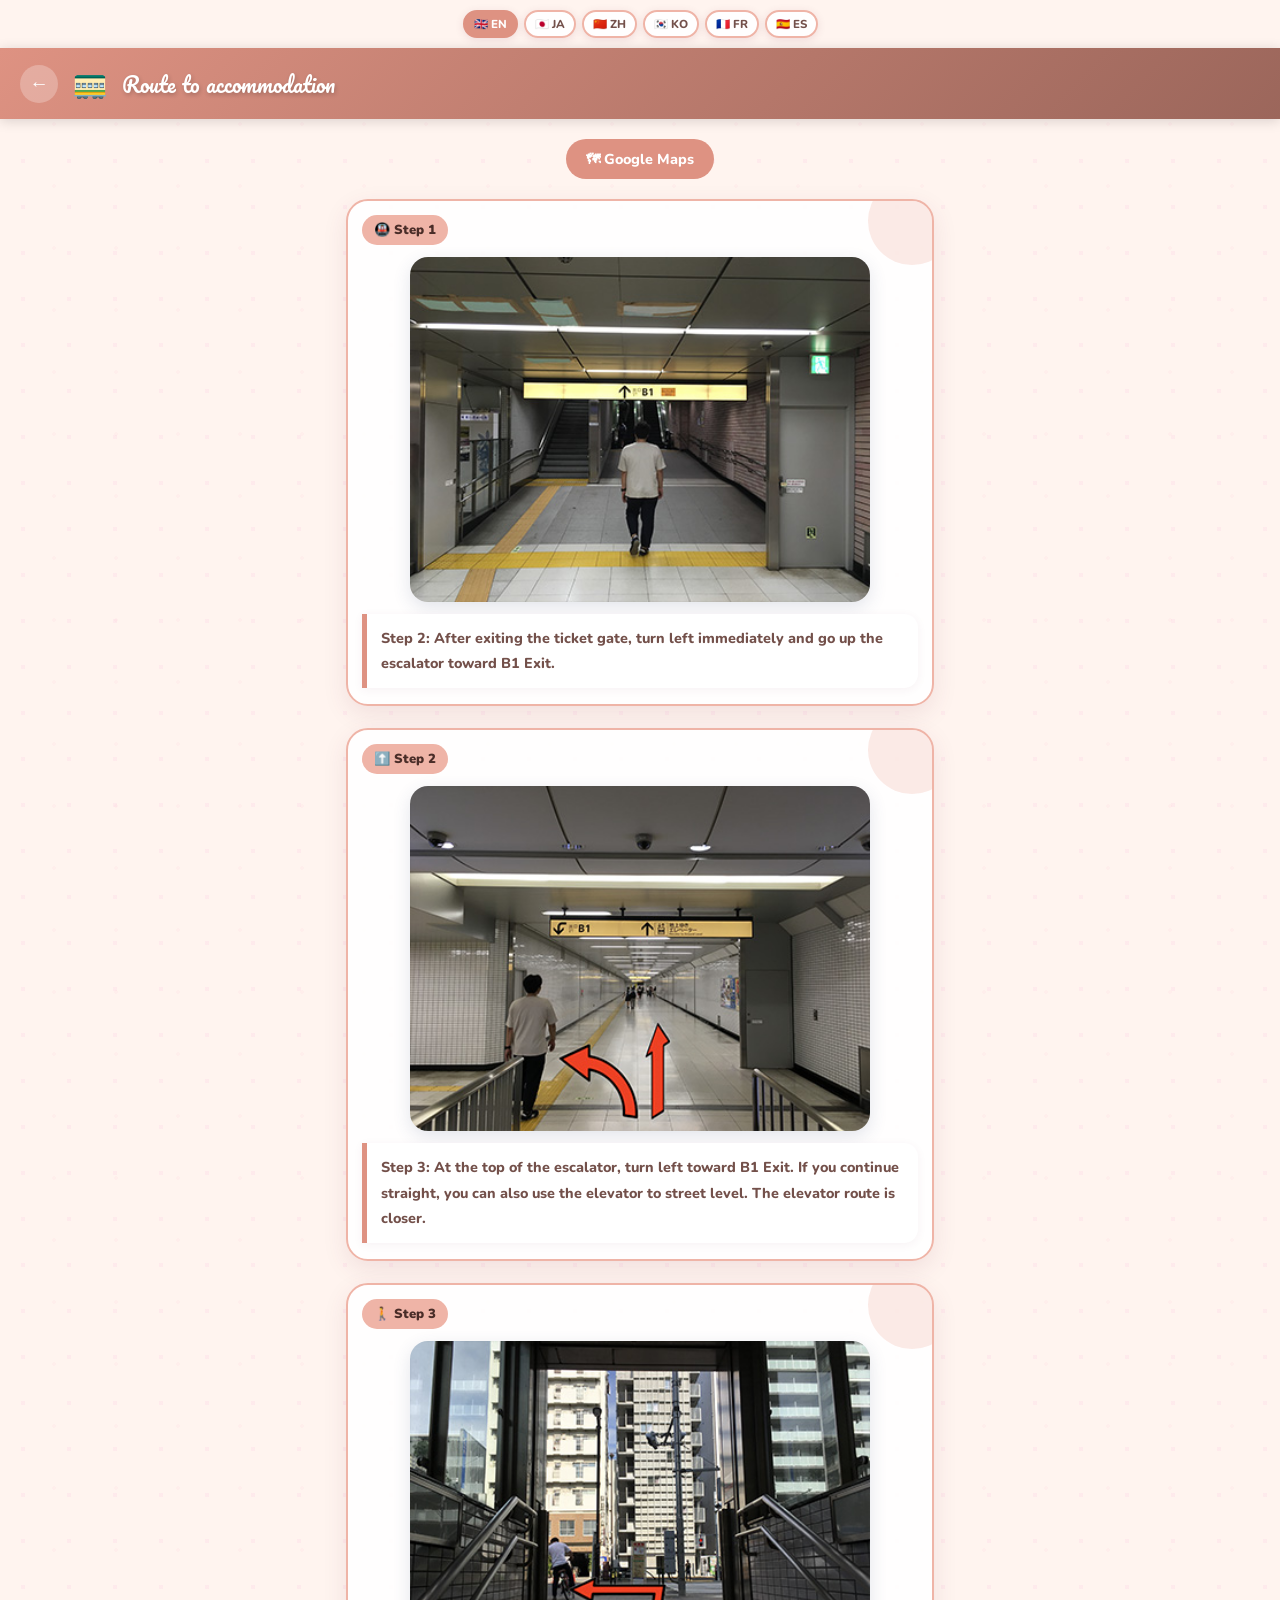
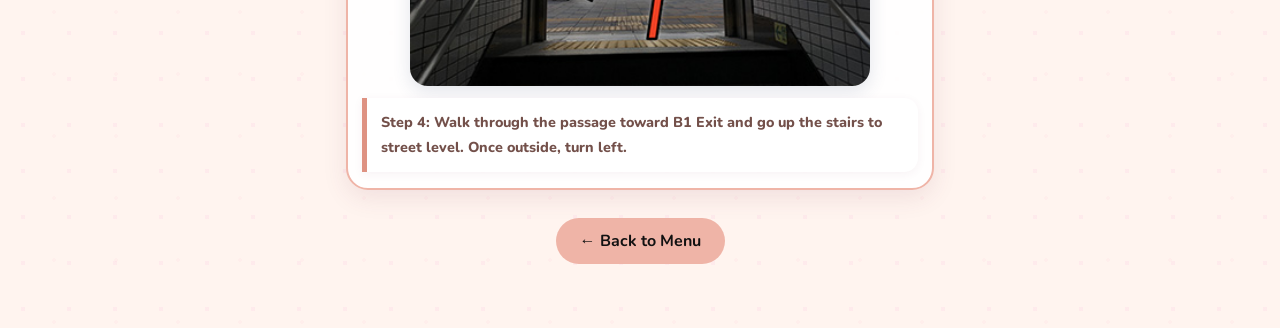
==== access/index.html @ 74a61172 "Make access page cuter" ====
<!DOCTYPE html>
<html lang="en">
<head>
<meta charset="UTF-8">
<link rel="icon" href="data:image/svg+xml,<svg xmlns='http://www.w3.org/2000/svg' viewBox='0 0 32 32'><rect width='32' height='32' rx='10' fill='%23fff1f6'/><rect x='20' y='7' width='3' height='6' rx='1.5' fill='none' stroke='%23d9467d' stroke-width='1.6'/><path d='M5,17 Q5,15 7,14 L16,6 L25,14 Q27,15 27,17 Z' fill='none' stroke='%23d9467d' stroke-width='2' stroke-linejoin='round' stroke-linecap='round'/><rect x='7' y='16' width='18' height='11' rx='2.5' fill='none' stroke='%23d9467d' stroke-width='2'/><path d='M14,27 L14,22 Q14,19.5 16,19.5 Q18,19.5 18,22 L18,27' fill='none' stroke='%23d9467d' stroke-width='1.6'/><circle cx='10.5' cy='21' r='2' fill='none' stroke='%23d9467d' stroke-width='1.5'/><circle cx='21.5' cy='21' r='2' fill='none' stroke='%23d9467d' stroke-width='1.5'/></svg>">
<meta name="viewport" content="width=device-width, initial-scale=1.0">
<title>Access — Maison Notle 301</title>
<link href="https://fonts.googleapis.com/css2?family=Nunito:wght@600;700;800;900&family=Pacifico&display=swap" rel="stylesheet">
<style>
  :root{--accent:#de9282;--accent-light:#efb4a7;--cream:#fff4ef;--text-dark:#4a2d28;--text-mid:#73504a;}
  *{box-sizing:border-box;margin:0;padding:0;}
  body{font-family:'Nunito',sans-serif;background:var(--cream);color:var(--text-dark);min-height:100vh;}
  .top-bar{background:linear-gradient(135deg,var(--accent) 0%,color-mix(in srgb,var(--accent) 70%,black) 100%);padding:16px 20px;display:flex;align-items:center;gap:14px;position:sticky;top:0;z-index:10;box-shadow:0 2px 12px rgba(0,0,0,0.15);}
  .back-btn{background:rgba(255,255,255,0.25);border:none;border-radius:50%;width:38px;height:38px;display:flex;align-items:center;justify-content:center;cursor:pointer;font-size:1.2rem;color:#fff;text-decoration:none;flex-shrink:0;transition:background 0.2s;}
  .back-btn:hover{background:rgba(255,255,255,0.4);}
  .top-title{font-family:'Pacifico',cursive;font-size:1.3rem;color:#fff;text-shadow:1px 2px 4px rgba(0,0,0,0.2);flex:1;}
  .top-emoji{font-size:1.8rem;}
  .content{padding:20px 16px 44px;max-width:620px;margin:0 auto;}
  .back-footer{text-align:center;margin-top:28px;padding-bottom:20px;}
  .back-footer a{display:inline-flex;align-items:center;gap:8px;color:#111;font-weight:700;font-size:1rem;text-decoration:none;background:var(--accent-light);padding:12px 24px;border-radius:50px;transition:opacity 0.2s;}
  .back-footer a:hover{opacity:0.8;}
  .lang-bar{display:flex;justify-content:center;gap:6px;padding:10px 16px;flex-wrap:wrap;background:var(--cream);}
  .lang-btn{border:2px solid var(--accent-light);background:rgba(255,255,255,0.92);border-radius:50px;padding:4px 9px;font-family:'Nunito',sans-serif;font-size:0.72rem;font-weight:800;color:var(--text-mid);cursor:pointer;transition:all 0.2s;box-shadow:0 2px 8px rgba(120,50,80,0.12);}
  .lang-btn.active{background:var(--accent);border-color:var(--accent);color:#fff;}
  .lang-btn:hover:not(.active){border-color:var(--accent);color:var(--accent);}
  .map-link{display:flex;width:max-content;margin-left:auto;margin-right:auto;align-items:center;gap:6px;margin-bottom:20px;background:var(--accent);color:#fff;text-decoration:none;padding:10px 20px;border-radius:50px;font-size:0.9rem;font-weight:800;transition:opacity 0.2s;}
  .map-link:hover{opacity:0.85;}
  .route-card{background:rgba(255,255,255,0.92);border-radius:22px;padding:14px 14px 16px;margin:18px 0 22px;box-shadow:0 8px 24px rgba(120,50,80,0.10);border:2px solid var(--accent-light);position:relative;overflow:hidden;}
  .route-card::before{content:"";position:absolute;right:-24px;top:-24px;width:88px;height:88px;border-radius:50%;background:var(--accent-light);opacity:.28;}
  .route-step-label{display:inline-flex;align-items:center;gap:6px;background:var(--accent-light);color:var(--text-dark);font-weight:900;font-size:.82rem;padding:6px 12px;border-radius:999px;margin-bottom:12px;position:relative;z-index:1;}
  .route-img{width:88%;max-width:460px;border-radius:18px;margin:0 auto 12px;display:block;box-shadow:0 6px 18px rgba(60,80,120,0.14);}
  .step-caption{background:#fff;border-left:5px solid var(--accent);border-radius:0 14px 14px 0;padding:12px 14px;font-size:0.9rem;line-height:1.75;color:var(--text-mid);font-weight:800;box-shadow:0 2px 10px rgba(120,50,80,0.06);position:relative;z-index:1;}
</style>
  <link rel="stylesheet" href="../assets/cute-pack.css">
  <style id="cute-pack-theme">:root{--cp-chip-a:#fde8df;--cp-chip-b:#fdf1f7;--cp-hover-shadow:rgba(222,146,130,.18);--cp-dot-1:rgba(249,168,212,.12);}</style>
</head>
<body>
<div class="lang-bar">
  <button class="lang-btn active" onclick="setLang('en',this)">🇬🇧 EN</button>
  <button class="lang-btn" onclick="setLang('ja',this)">🇯🇵 JA</button>
  <button class="lang-btn" onclick="setLang('zh',this)">🇨🇳 ZH</button>
  <button class="lang-btn" onclick="setLang('ko',this)">🇰🇷 KO</button>
  <button class="lang-btn" onclick="setLang('fr',this)">🇫🇷 FR</button>
  <button class="lang-btn" onclick="setLang('es',this)">🇪🇸 ES</button>
</div>
<div class="top-bar">
  <a href="../" class="back-btn">←</a>
  <span class="top-emoji">🚃</span>
  <div class="top-title">Route to accommodation</div>
</div>
<div class="content">
  <a class="map-link" href="https://maps.app.goo.gl/1h2nFA9giaqgtpFe7" target="_blank" data-i18n="mapLink">🗺 Google Maps</a>

  <div class="route-card">
    <div class="route-step-label">🚇 Step 1</div>
    <img src="./assets/higashi-shinjuku-route-2.jpg" class="route-img" alt="Higashi-Shinjuku route step 2">
    <p class="step-caption" data-i18n="step2">Step 2: After exiting the ticket gate, turn left immediately and go up the escalator toward B1 Exit.</p>
  </div>

  <div class="route-card">
    <div class="route-step-label">⬆️ Step 2</div>
    <img src="./assets/higashi-shinjuku-route-3.jpg" class="route-img" alt="Higashi-Shinjuku route step 3">
    <p class="step-caption" data-i18n="step3">Step 3: At the top of the escalator, turn left toward B1 Exit. If you continue straight, you can also use the elevator to street level. The elevator route is closer.</p>
  </div>

  <div class="route-card">
    <div class="route-step-label">🚶 Step 3</div>
    <img src="./assets/higashi-shinjuku-route-4.jpg" class="route-img" alt="Higashi-Shinjuku route step 4">
    <p class="step-caption" data-i18n="step4">Step 4: Walk through the passage toward B1 Exit and go up the stairs to street level. Once outside, turn left.</p>
  </div>

  <div class="back-footer">
    <a href="../" data-i18n="backToMenu">← Back to Menu</a>
  </div>
</div>
<script>
const S={
  'en':{pageTitle:'Route to accommodation',mapLink:'🗺 Google Maps',backToMenu:'← Back to Menu',step1:'Step 1: Get off at Higashi-Shinjuku Station on the Tokyo Metro Fukutoshin Line. B1 Exit is the closest exit.',step2:'Step 2: After exiting the ticket gate, turn left immediately and go up the escalator toward B1 Exit.',step3:'Step 3: At the top of the escalator, turn left toward B1 Exit. If you continue straight, you can also use the elevator to street level. The elevator route is closer.',step4:'Step 4: Walk through the passage toward B1 Exit and go up the stairs to street level. Once outside, turn left.'},
  'ja':{pageTitle:'宿泊施設までのルート',mapLink:'🗺 Google Maps',backToMenu:'← メニューへ戻る',step1:'1. 東京メトロ副都心線 東新宿駅を下車。B1出口を目指していただくと近いです。',step2:'2. 改札を出てすぐ左へ曲がり、B1出口へのエスカレーターを上ってください。',step3:'3. エスカレーターを上がり左に曲がるとB1出口へ向かいます。そのまままっすぐ進むと地上ゆきエレベーターへ向かいます。エレベーターをご利用いただいた方が近いです。',step4:'4. B1出口へ向かう通路を進み、階段をあがると地上へ出ます。そのまま左に曲がってください。'},
  'zh':{pageTitle:'前往住宿的路线',mapLink:'🗺 Google Maps',backToMenu:'← 返回菜单',step1:'步骤1：在东京Metro副都心线东新宿站下车。前往B1出口最近。',step2:'步骤2：出检票口后马上向左转，乘坐前往B1出口的扶梯上楼。',step3:'步骤3：上扶梯后向左转前往B1出口。继续直走也可以到达通往地面的电梯，乘坐电梯会更近。',step4:'步骤4：沿着通道前往B1出口，上楼梯到地面。到达地面后向左转。'},
  'ko':{pageTitle:'숙소까지 가는 길',mapLink:'🗺 Google Maps',backToMenu:'← 메뉴로 돌아가기',step1:'1단계: 도쿄메트로 후쿠토신선 히가시신주쿠역에서 하차하세요. B1 출구가 가장 가깝습니다.',step2:'2단계: 개찰구를 나와 바로 왼쪽으로 돌아 B1 출구 방면 에스컬레이터를 올라가세요.',step3:'3단계: 에스컬레이터를 올라간 뒤 왼쪽으로 돌면 B1 출구 방향입니다. 그대로 직진하면 지상행 엘리베이터도 이용할 수 있으며, 엘리베이터 이용이 더 가깝습니다.',step4:'4단계: B1 출구 방향 통로를 따라가 계단을 올라 지상으로 나옵니다. 밖으로 나오면 그대로 왼쪽으로 돌아주세요.'},
  'fr':{pageTitle:'Itineraire vers le logement',mapLink:'🗺 Google Maps',backToMenu:'← Retour au menu',step1:'Etape 1 : Descendez a la station Higashi-Shinjuku sur la ligne Tokyo Metro Fukutoshin. La sortie B1 est la plus proche.',step2:'Etape 2 : Apres les portiques, tournez immediatement a gauche et prenez l escalator vers la sortie B1.',step3:'Etape 3 : En haut de l escalator, tournez a gauche vers la sortie B1. En allant tout droit, vous pouvez aussi prendre l ascenseur vers la rue. L ascenseur est plus proche.',step4:'Etape 4 : Avancez dans le passage vers la sortie B1 et montez les escaliers jusqu a la rue. Une fois dehors, tournez a gauche.'},
  'es':{pageTitle:'Ruta al alojamiento',mapLink:'🗺 Google Maps',backToMenu:'← Volver al menú',step1:'Paso 1: Baje en la estacion Higashi-Shinjuku de la linea Tokyo Metro Fukutoshin. La salida B1 es la mas cercana.',step2:'Paso 2: Al salir por las puertas de billetes, gire inmediatamente a la izquierda y suba por la escalera mecanica hacia la salida B1.',step3:'Paso 3: Al subir la escalera mecanica, gire a la izquierda hacia la salida B1. Si sigue recto, tambien puede ir al ascensor hacia la calle. El ascensor es mas cercano.',step4:'Paso 4: Avance por el pasillo hacia la salida B1 y suba las escaleras hasta la calle. Al salir, gire a la izquierda.'}
};
function setLang(l,btn){document.querySelectorAll('.lang-btn').forEach(b=>b.classList.remove('active'));btn.classList.add('active');const t=S[l];if(!t)return;document.querySelectorAll('[data-i18n]').forEach(el=>{const k=el.getAttribute('data-i18n');if(k in t)el.textContent=t[k];});}
setLang('en',document.querySelector('.lang-btn.active'));
</script>
  <script src="../assets/cute-pack.js" defer></script>
</body>
</html>
---- assets/cute-pack.css ----
/* ==== Cute Pack: shared lightweight decorations (no deps) ==== */
:root {
  --cp-chip-a: #eaf6ff;
  --cp-chip-b: #fdf1f7;
  --cp-hover-shadow: rgba(80, 140, 200, .18);
  --cp-dot-1: rgba(140, 190, 240, .10);
  --cp-dot-2: rgba(255, 170, 200, .08);
  --cp-sparkle: #ffb6d1;
}

@media (prefers-reduced-motion: no-preference) {
  .hero-house,
  .hero .mark,
  header.hero .mark,
  body:not(.cp-emergency) .top-emoji,
  body:not(.cp-emergency) .top h1 span[aria-hidden="true"] {
    display: inline-block;
    animation: cp-bob 3s ease-in-out infinite;
    will-change: transform;
  }

  @keyframes cp-bob {
    0%, 100% { transform: translateY(0) rotate(-2deg); }
    50% { transform: translateY(-8px) rotate(2deg); }
  }

  .pl-icon {
    display: inline-block;
    animation: cp-wiggle 4s ease-in-out infinite;
    will-change: transform;
  }

  .pl-btn:nth-child(2) .pl-icon { animation-delay: .6s; }
  .pl-btn:nth-child(3) .pl-icon { animation-delay: 1.2s; }
  .pl-btn:nth-child(4) .pl-icon { animation-delay: 1.8s; }

  @keyframes cp-wiggle {
    0%, 88%, 100% { transform: rotate(0); }
    90% { transform: rotate(-8deg) scale(1.08); }
    94% { transform: rotate(8deg) scale(1.08); }
    98% { transform: rotate(-4deg); }
  }

  .wifi-card,
  .wifi {
    position: relative;
    overflow: hidden;
  }

  .wifi-card::after,
  .wifi::after {
    content: '';
    position: absolute;
    top: 0;
    left: -80%;
    width: 50%;
    height: 100%;
    background: linear-gradient(105deg, transparent, rgba(255,255,255,.35), transparent);
    animation: cp-shine 5s ease-in-out infinite;
    pointer-events: none;
  }

  @keyframes cp-shine {
    0%, 70% { transform: translateX(0); opacity: 1; }
    85%, 100% { transform: translateX(420%); opacity: 1; }
  }

  .cp-reveal {
    opacity: 0;
    transform: translateY(14px) scale(.98);
    transition: opacity .5s ease, transform .5s cubic-bezier(.34, 1.56, .64, 1);
  }

  .cp-reveal.cp-in {
    opacity: 1;
    transform: none;
  }

  .chat-avatar {
    animation: cp-hop 6s ease-in-out infinite;
    will-change: transform;
  }

  @keyframes cp-hop {
    0%, 92%, 100% { transform: translateY(0); }
    94% { transform: translateY(-5px); }
    97% { transform: translateY(0); }
    98.5% { transform: translateY(-2px); }
  }
}

@media (prefers-reduced-motion: reduce) {
  .hero-house,
  .hero .mark,
  header.hero .mark,
  .top-emoji,
  .pl-icon,
  .chat-avatar,
  .wifi-card::after,
  .wifi::after {
    animation: none !important;
  }

  .cp-reveal,
  .cp-reveal.cp-in {
    opacity: 1 !important;
    transform: none !important;
    transition: none !important;
  }
}

.pl-btn,
.chip,
.em-btn,
.lang-btn,
.back-btn,
.back,
.back-footer a,
.maps-btn,
.map-link,
.wifi-row,
.qr-toggle,
.send-btn {
  transition: transform .15s cubic-bezier(.34, 1.56, .64, 1), box-shadow .15s;
}

.pl-btn:active,
.chip:active,
.em-btn:active,
.lang-btn:active,
.back-btn:active,
.back:active,
.back-footer a:active,
.maps-btn:active,
.map-link:active,
.wifi-row:active,
.qr-toggle:active,
.send-btn:active {
  transform: scale(.94);
}

.pl-btn:hover,
.back:hover,
.back-footer a:hover,
.maps-btn:hover,
.map-link:hover,
.wifi-row:hover,
.qr-toggle:hover {
  transform: translateY(-3px) scale(1.02);
  box-shadow: 0 10px 24px var(--cp-hover-shadow);
}

.pl-icon-wrap {
  background: linear-gradient(135deg, var(--cp-chip-a), var(--cp-chip-b)) !important;
  border-radius: 50%;
  box-shadow: inset 0 0 0 3px #fff, 0 3px 8px rgba(120, 160, 220, .15);
}

body {
  background-image:
    radial-gradient(var(--cp-dot-1) 2.5px, transparent 2.5px),
    radial-gradient(var(--cp-dot-2) 2px, transparent 2px);
  background-size: 46px 46px, 62px 62px;
  background-position: 0 0, 23px 31px;
}

.menu-group-title::after {
  content: ' ✦';
  font-size: .7em;
  color: var(--cp-sparkle);
  vertical-align: super;
}
/* ==== /Cute Pack ==== */
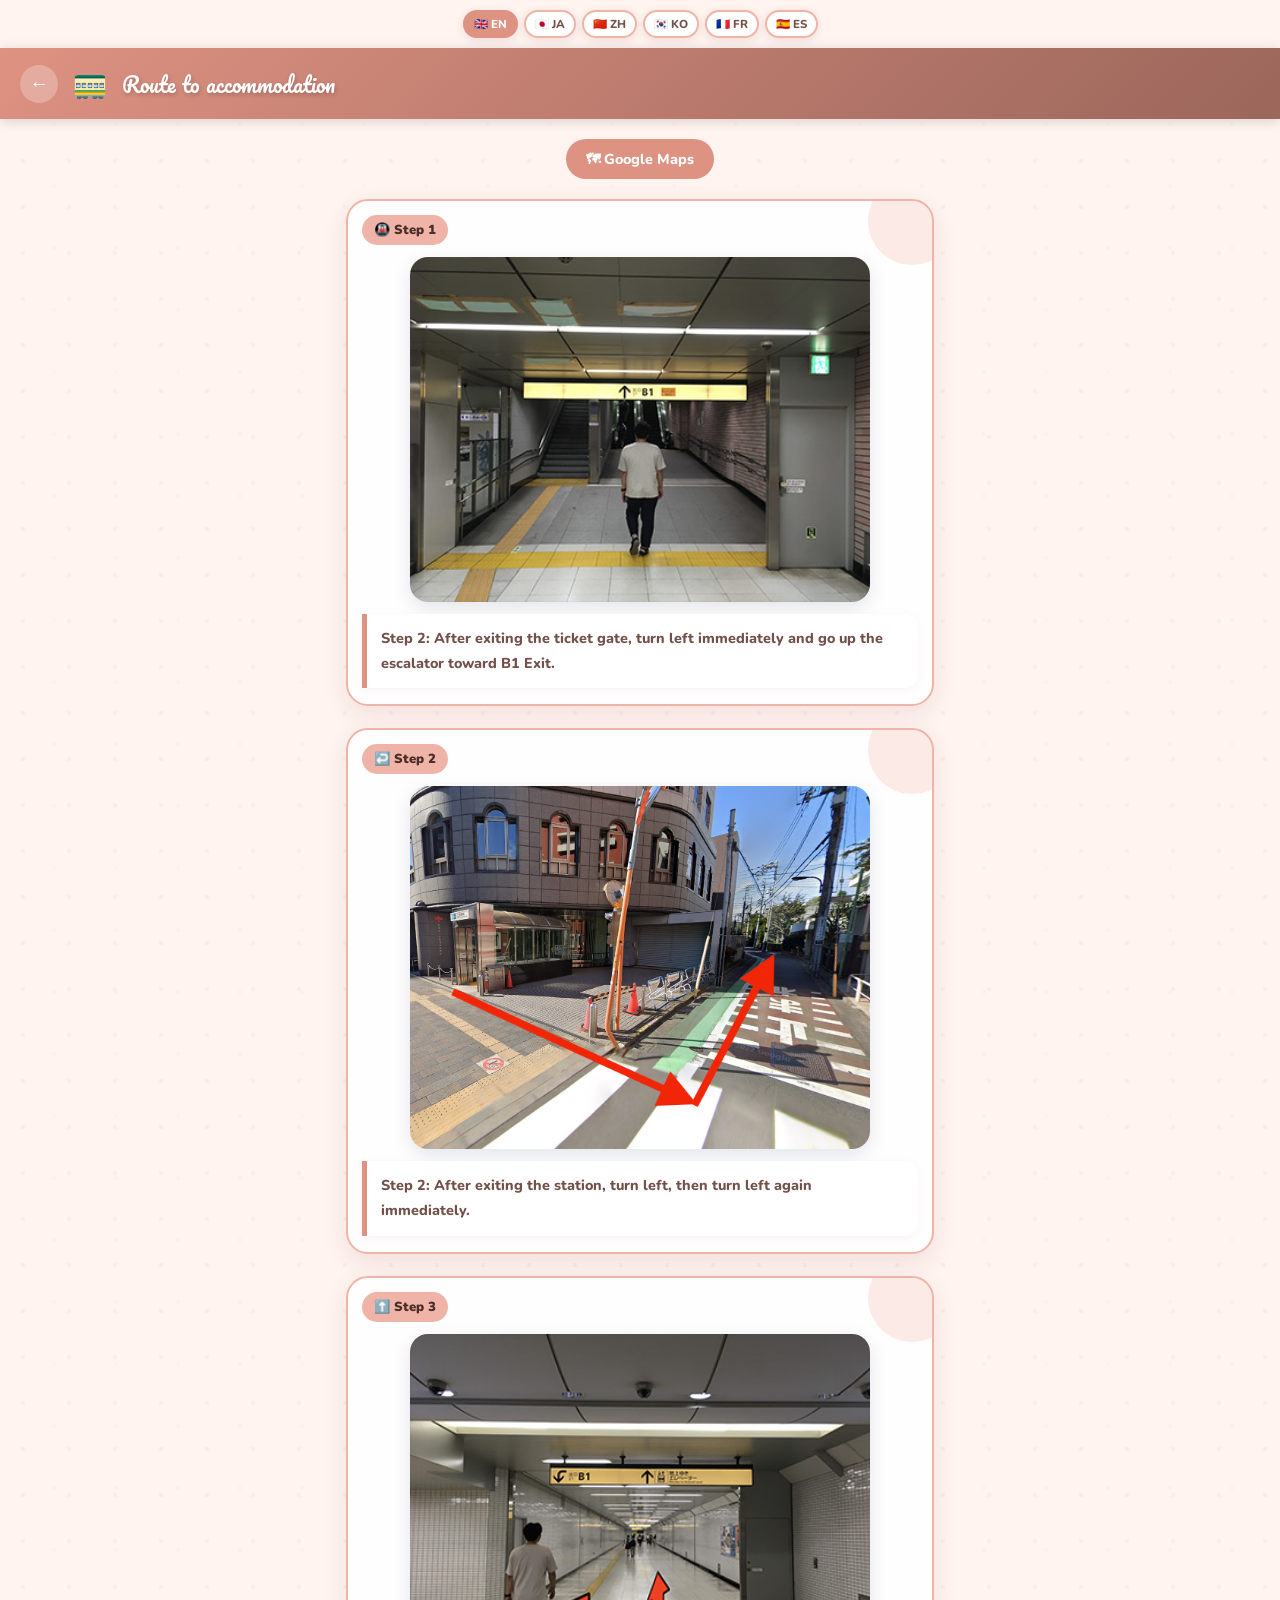
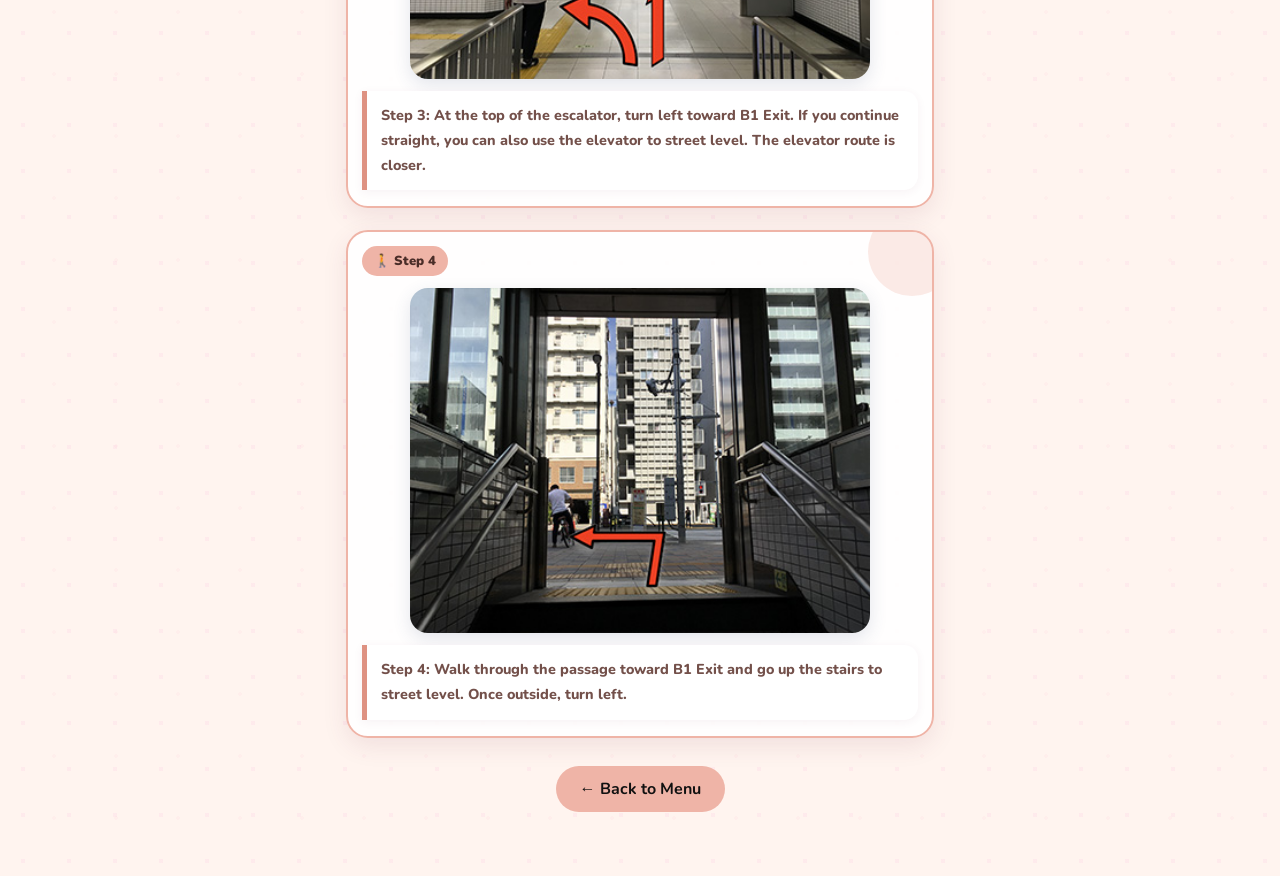
==== commit 125f296f: "Add station turn route step" ====
--- a/access/index.html
+++ b/access/index.html
@@ -53,18 +53,24 @@
 
   <div class="route-card">
     <div class="route-step-label">🚇 Step 1</div>
-    <img src="./assets/higashi-shinjuku-route-2.jpg" class="route-img" alt="Higashi-Shinjuku route step 2">
-    <p class="step-caption" data-i18n="step2">Step 2: After exiting the ticket gate, turn left immediately and go up the escalator toward B1 Exit.</p>
+    <img src="./assets/higashi-shinjuku-route-2.jpg" class="route-img" alt="Higashi-Shinjuku route step 1">
+    <p class="step-caption" data-i18n="step2">Step 1: After exiting the ticket gate, turn left immediately and go up the escalator toward B1 Exit.</p>
   </div>
 
   <div class="route-card">
-    <div class="route-step-label">⬆️ Step 2</div>
+    <div class="route-step-label">↩️ Step 2</div>
+    <img src="[data-uri]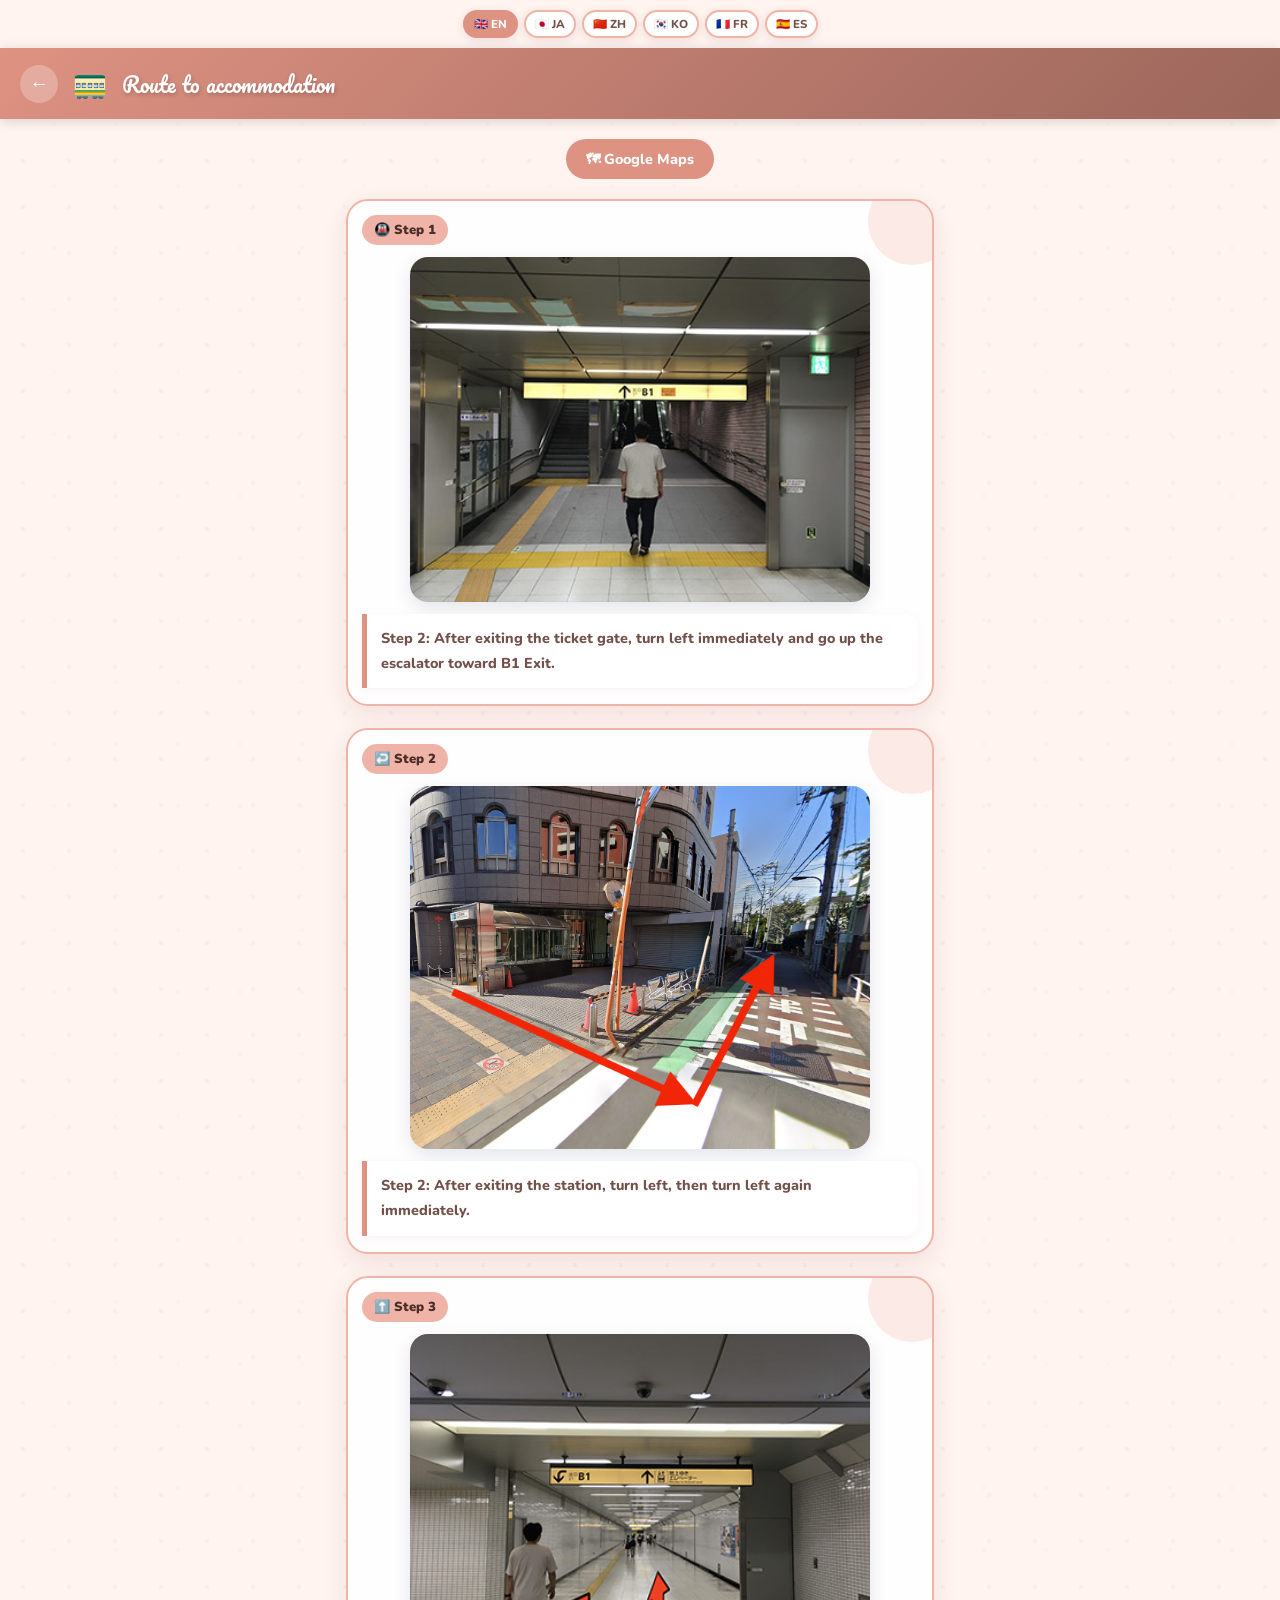
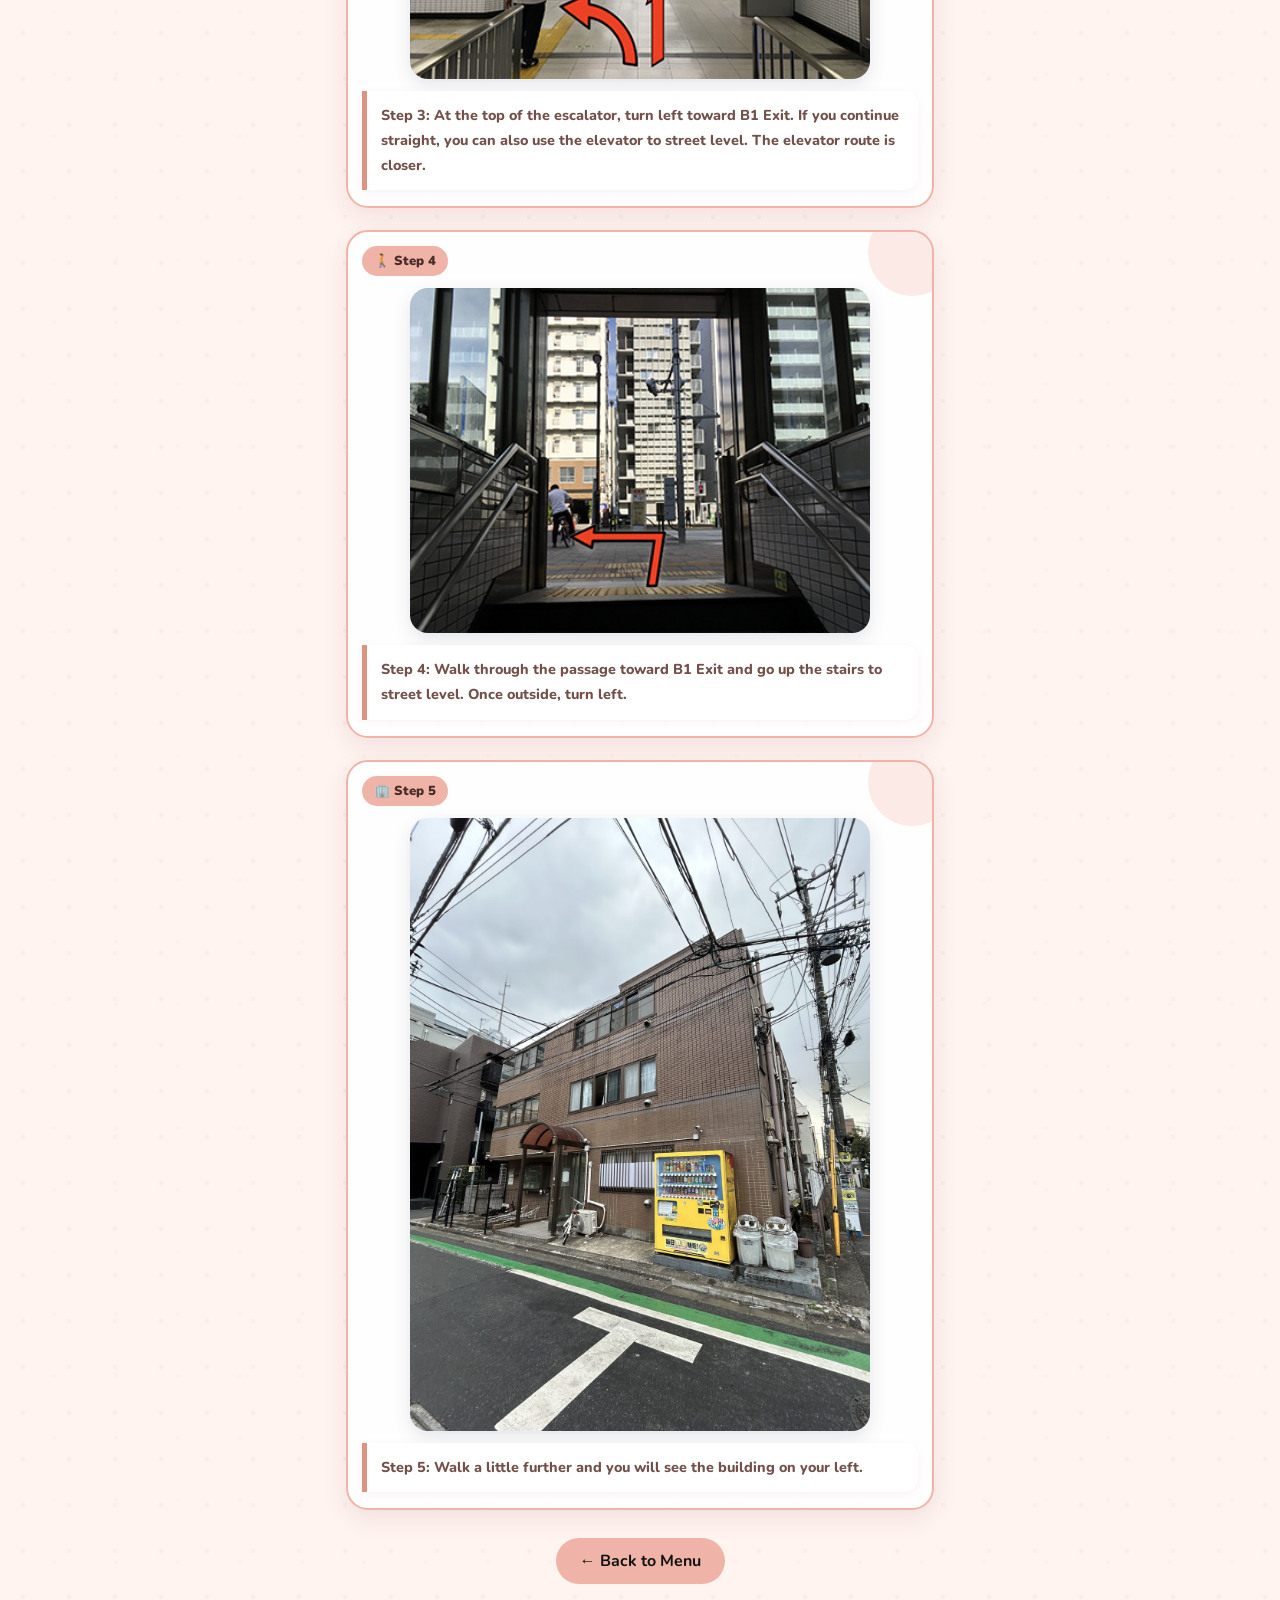
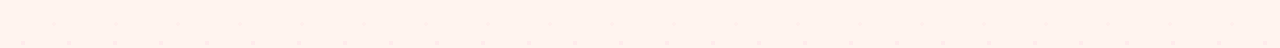
==== commit 7cb3a09e: "Add building on left route step" ====
--- a/access/index.html
+++ b/access/index.html
@@ -75,6 +75,12 @@
     <p class="step-caption" data-i18n="step4">Step 4: Walk through the passage toward B1 Exit and go up the stairs to street level. Once outside, turn left.</p>
   </div>
 
+  <div class="route-card">
+    <div class="route-step-label">🏢 Step 5</div>
+    <img src="[data-uri]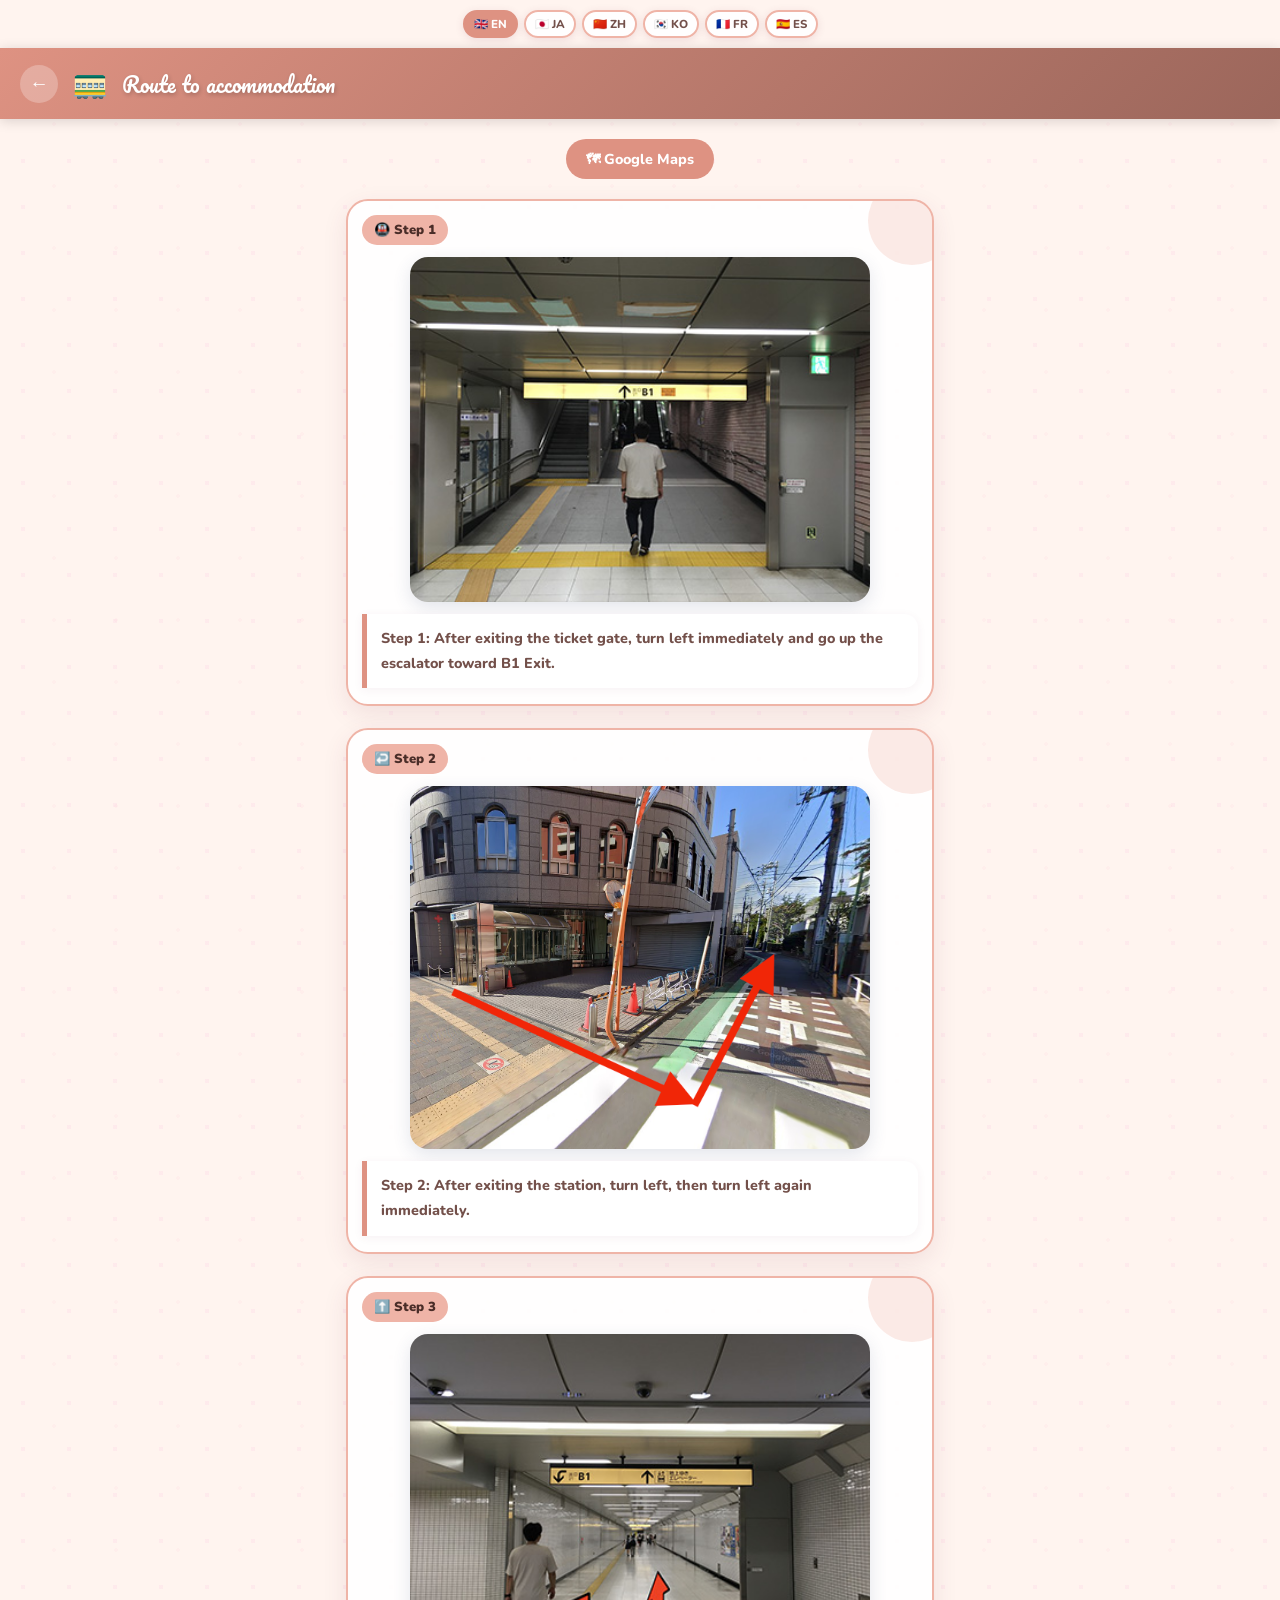
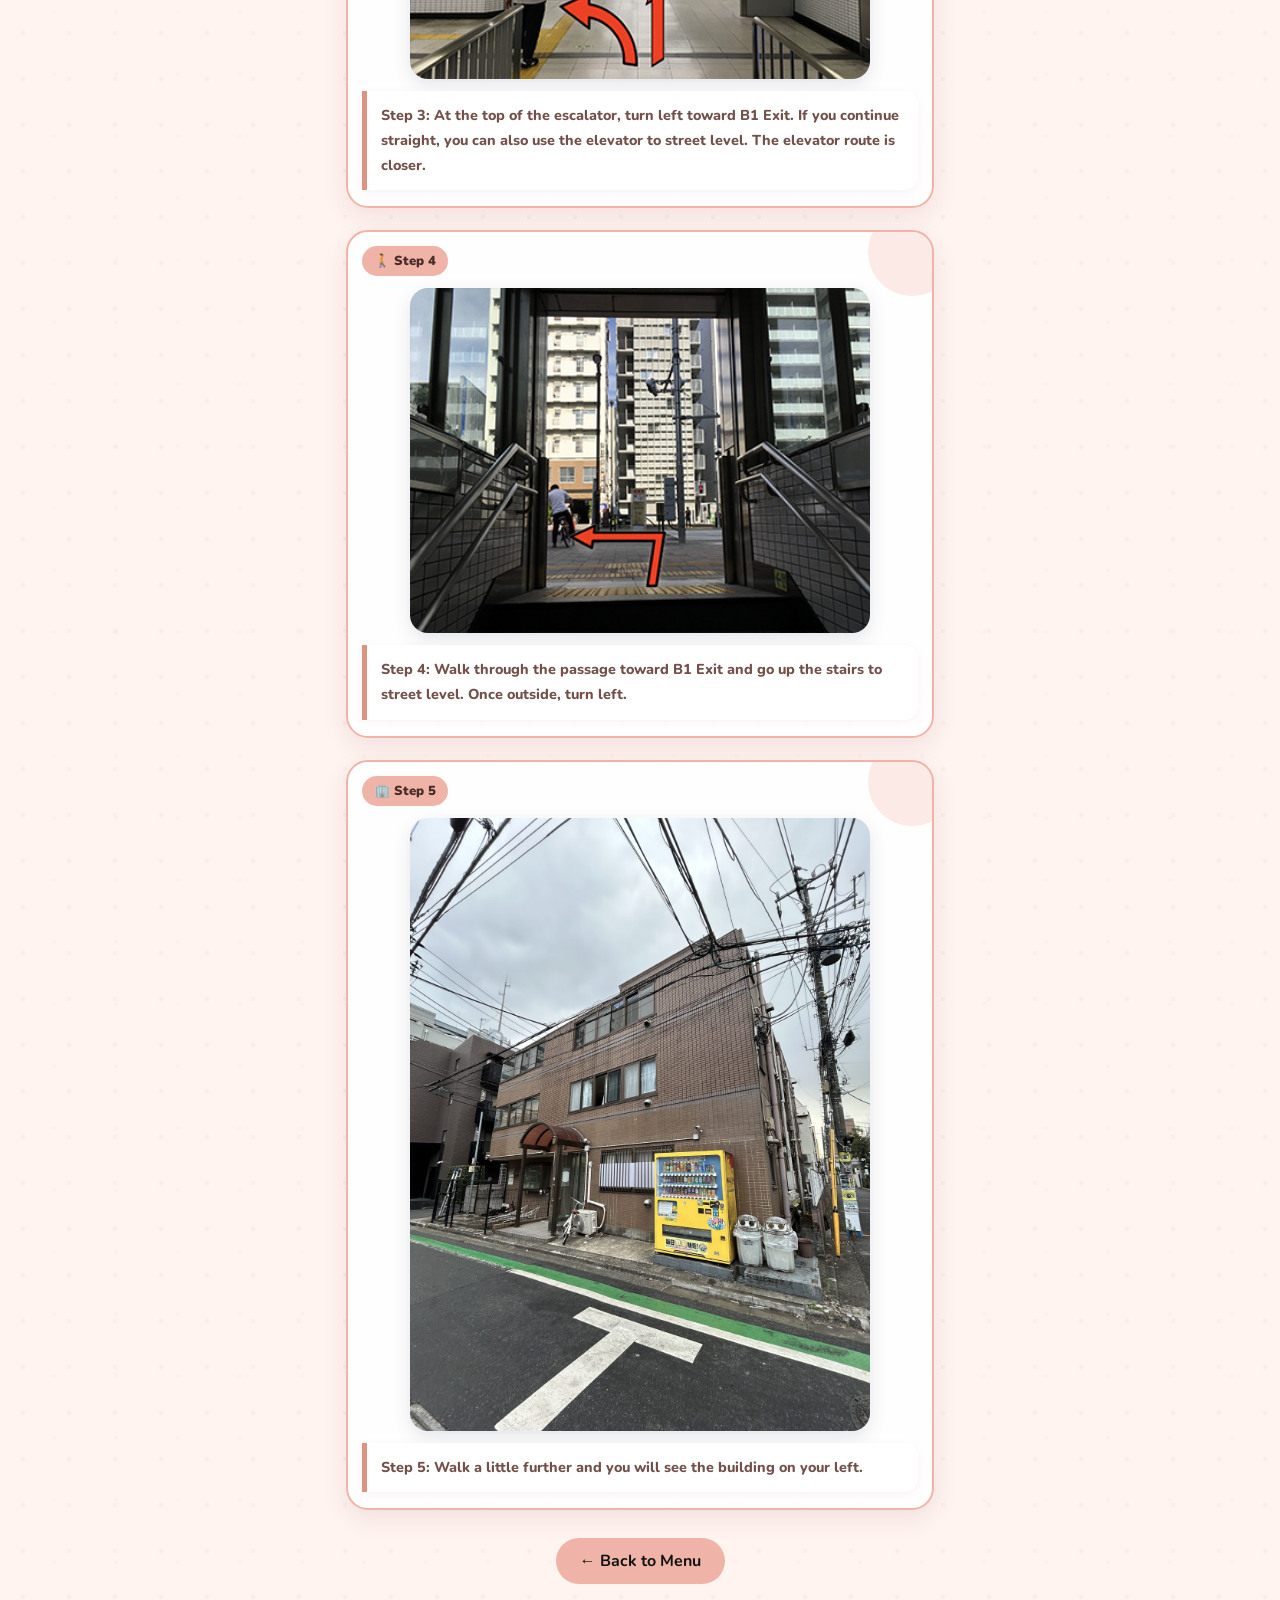
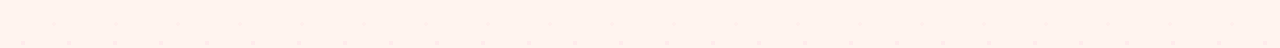
==== commit e4860c97: "Fix access step numbering" ====
--- a/access/index.html
+++ b/access/index.html
@@ -54,7 +54,7 @@
   <div class="route-card">
     <div class="route-step-label">🚇 Step 1</div>
     <img src="./assets/higashi-shinjuku-route-2.jpg" class="route-img" alt="Higashi-Shinjuku route step 1">
-    <p class="step-caption" data-i18n="step2">Step 1: After exiting the ticket gate, turn left immediately and go up the escalator toward B1 Exit.</p>
+    <p class="step-caption" data-i18n="step1">Step 1: After exiting the ticket gate, turn left immediately and go up the escalator toward B1 Exit.</p>
   </div>
 
   <div class="route-card">
@@ -87,12 +87,12 @@
 </div>
 <script>
 const S={
-  'en':{pageTitle:'Route to accommodation',mapLink:'🗺 Google Maps',backToMenu:'← Back to Menu',step1:'Step 1: Get off at Higashi-Shinjuku Station on the Tokyo Metro Fukutoshin Line. B1 Exit is the closest exit.',step2:'Step 2: After exiting the ticket gate, turn left immediately and go up the escalator toward B1 Exit.',step3:'Step 3: At the top of the escalator, turn left toward B1 Exit. If you continue straight, you can also use the elevator to street level. The elevator route is closer.',step4:'Step 4: Walk through the passage toward B1 Exit and go up the stairs to street level. Once outside, turn left.'},
-  'ja':{pageTitle:'宿泊施設までのルート',mapLink:'🗺 Google Maps',backToMenu:'← メニューへ戻る',step1:'1. 東京メトロ副都心線 東新宿駅を下車。B1出口を目指していただくと近いです。',step2:'2. 改札を出てすぐ左へ曲がり、B1出口へのエスカレーターを上ってください。',step3:'3. エスカレーターを上がり左に曲がるとB1出口へ向かいます。そのまままっすぐ進むと地上ゆきエレベーターへ向かいます。エレベーターをご利用いただいた方が近いです。',step4:'4. B1出口へ向かう通路を進み、階段をあがると地上へ出ます。そのまま左に曲がってください。'},
-  'zh':{pageTitle:'前往住宿的路线',mapLink:'🗺 Google Maps',backToMenu:'← 返回菜单',step1:'步骤1：在东京Metro副都心线东新宿站下车。前往B1出口最近。',step2:'步骤2：出检票口后马上向左转，乘坐前往B1出口的扶梯上楼。',step3:'步骤3：上扶梯后向左转前往B1出口。继续直走也可以到达通往地面的电梯，乘坐电梯会更近。',step4:'步骤4：沿着通道前往B1出口，上楼梯到地面。到达地面后向左转。'},
-  'ko':{pageTitle:'숙소까지 가는 길',mapLink:'🗺 Google Maps',backToMenu:'← 메뉴로 돌아가기',step1:'1단계: 도쿄메트로 후쿠토신선 히가시신주쿠역에서 하차하세요. B1 출구가 가장 가깝습니다.',step2:'2단계: 개찰구를 나와 바로 왼쪽으로 돌아 B1 출구 방면 에스컬레이터를 올라가세요.',step3:'3단계: 에스컬레이터를 올라간 뒤 왼쪽으로 돌면 B1 출구 방향입니다. 그대로 직진하면 지상행 엘리베이터도 이용할 수 있으며, 엘리베이터 이용이 더 가깝습니다.',step4:'4단계: B1 출구 방향 통로를 따라가 계단을 올라 지상으로 나옵니다. 밖으로 나오면 그대로 왼쪽으로 돌아주세요.'},
-  'fr':{pageTitle:'Itineraire vers le logement',mapLink:'🗺 Google Maps',backToMenu:'← Retour au menu',step1:'Etape 1 : Descendez a la station Higashi-Shinjuku sur la ligne Tokyo Metro Fukutoshin. La sortie B1 est la plus proche.',step2:'Etape 2 : Apres les portiques, tournez immediatement a gauche et prenez l escalator vers la sortie B1.',step3:'Etape 3 : En haut de l escalator, tournez a gauche vers la sortie B1. En allant tout droit, vous pouvez aussi prendre l ascenseur vers la rue. L ascenseur est plus proche.',step4:'Etape 4 : Avancez dans le passage vers la sortie B1 et montez les escaliers jusqu a la rue. Une fois dehors, tournez a gauche.'},
-  'es':{pageTitle:'Ruta al alojamiento',mapLink:'🗺 Google Maps',backToMenu:'← Volver al menú',step1:'Paso 1: Baje en la estacion Higashi-Shinjuku de la linea Tokyo Metro Fukutoshin. La salida B1 es la mas cercana.',step2:'Paso 2: Al salir por las puertas de billetes, gire inmediatamente a la izquierda y suba por la escalera mecanica hacia la salida B1.',step3:'Paso 3: Al subir la escalera mecanica, gire a la izquierda hacia la salida B1. Si sigue recto, tambien puede ir al ascensor hacia la calle. El ascensor es mas cercano.',step4:'Paso 4: Avance por el pasillo hacia la salida B1 y suba las escaleras hasta la calle. Al salir, gire a la izquierda.'}
+  'en':{pageTitle:'Route to accommodation',mapLink:'🗺 Google Maps',backToMenu:'← Back to Menu',step1:'Step 1: After exiting the ticket gate, turn left immediately and go up the escalator toward B1 Exit.',step2:'Step 2: After exiting the ticket gate, turn left immediately and go up the escalator toward B1 Exit.',step3:'Step 3: At the top of the escalator, turn left toward B1 Exit. If you continue straight, you can also use the elevator to street level. The elevator route is closer.',step4:'Step 4: Walk through the passage toward B1 Exit and go up the stairs to street level. Once outside, turn left.'},
+  'ja':{pageTitle:'宿泊施設までのルート',mapLink:'🗺 Google Maps',backToMenu:'← メニューへ戻る',step1:'1. 改札を出てすぐ左へ曲がり、B1出口へのエスカレーターを上ってください。',step2:'2. 改札を出てすぐ左へ曲がり、B1出口へのエスカレーターを上ってください。',step3:'3. エスカレーターを上がり左に曲がるとB1出口へ向かいます。そのまままっすぐ進むと地上ゆきエレベーターへ向かいます。エレベーターをご利用いただいた方が近いです。',step4:'4. B1出口へ向かう通路を進み、階段をあがると地上へ出ます。そのまま左に曲がってください。'},
+  'zh':{pageTitle:'前往住宿的路线',mapLink:'🗺 Google Maps',backToMenu:'← 返回菜单',step1:'步骤1：出检票口后马上向左转，乘坐前往B1出口的扶梯上楼。',step2:'步骤2：出检票口后马上向左转，乘坐前往B1出口的扶梯上楼。',step3:'步骤3：上扶梯后向左转前往B1出口。继续直走也可以到达通往地面的电梯，乘坐电梯会更近。',step4:'步骤4：沿着通道前往B1出口，上楼梯到地面。到达地面后向左转。'},
+  'ko':{pageTitle:'숙소까지 가는 길',mapLink:'🗺 Google Maps',backToMenu:'← 메뉴로 돌아가기',step1:'1단계: 개찰구를 나와 바로 왼쪽으로 돌아 B1 출구 방면 에스컬레이터를 올라가세요.',step2:'2단계: 개찰구를 나와 바로 왼쪽으로 돌아 B1 출구 방면 에스컬레이터를 올라가세요.',step3:'3단계: 에스컬레이터를 올라간 뒤 왼쪽으로 돌면 B1 출구 방향입니다. 그대로 직진하면 지상행 엘리베이터도 이용할 수 있으며, 엘리베이터 이용이 더 가깝습니다.',step4:'4단계: B1 출구 방향 통로를 따라가 계단을 올라 지상으로 나옵니다. 밖으로 나오면 그대로 왼쪽으로 돌아주세요.'},
+  'fr':{pageTitle:'Itineraire vers le logement',mapLink:'🗺 Google Maps',backToMenu:'← Retour au menu',step1:'Etape 1 : Apres les portiques, tournez immediatement a gauche et prenez l escalator vers la sortie B1.',step2:'Etape 2 : Apres les portiques, tournez immediatement a gauche et prenez l escalator vers la sortie B1.',step3:'Etape 3 : En haut de l escalator, tournez a gauche vers la sortie B1. En allant tout droit, vous pouvez aussi prendre l ascenseur vers la rue. L ascenseur est plus proche.',step4:'Etape 4 : Avancez dans le passage vers la sortie B1 et montez les escaliers jusqu a la rue. Une fois dehors, tournez a gauche.'},
+  'es':{pageTitle:'Ruta al alojamiento',mapLink:'🗺 Google Maps',backToMenu:'← Volver al menú',step1:'Paso 1: Al salir por las puertas de billetes, gire inmediatamente a la izquierda y suba por la escalera mecanica hacia la salida B1.',step2:'Paso 2: Al salir por las puertas de billetes, gire inmediatamente a la izquierda y suba por la escalera mecanica hacia la salida B1.',step3:'Paso 3: Al subir la escalera mecanica, gire a la izquierda hacia la salida B1. Si sigue recto, tambien puede ir al ascensor hacia la calle. El ascensor es mas cercano.',step4:'Paso 4: Avance por el pasillo hacia la salida B1 y suba las escaleras hasta la calle. Al salir, gire a la izquierda.'}
 };
 function setLang(l,btn){document.querySelectorAll('.lang-btn').forEach(b=>b.classList.remove('active'));btn.classList.add('active');const t=S[l];if(!t)return;document.querySelectorAll('[data-i18n]').forEach(el=>{const k=el.getAttribute('data-i18n');if(k in t)el.textContent=t[k];});}
 setLang('en',document.querySelector('.lang-btn.active'));
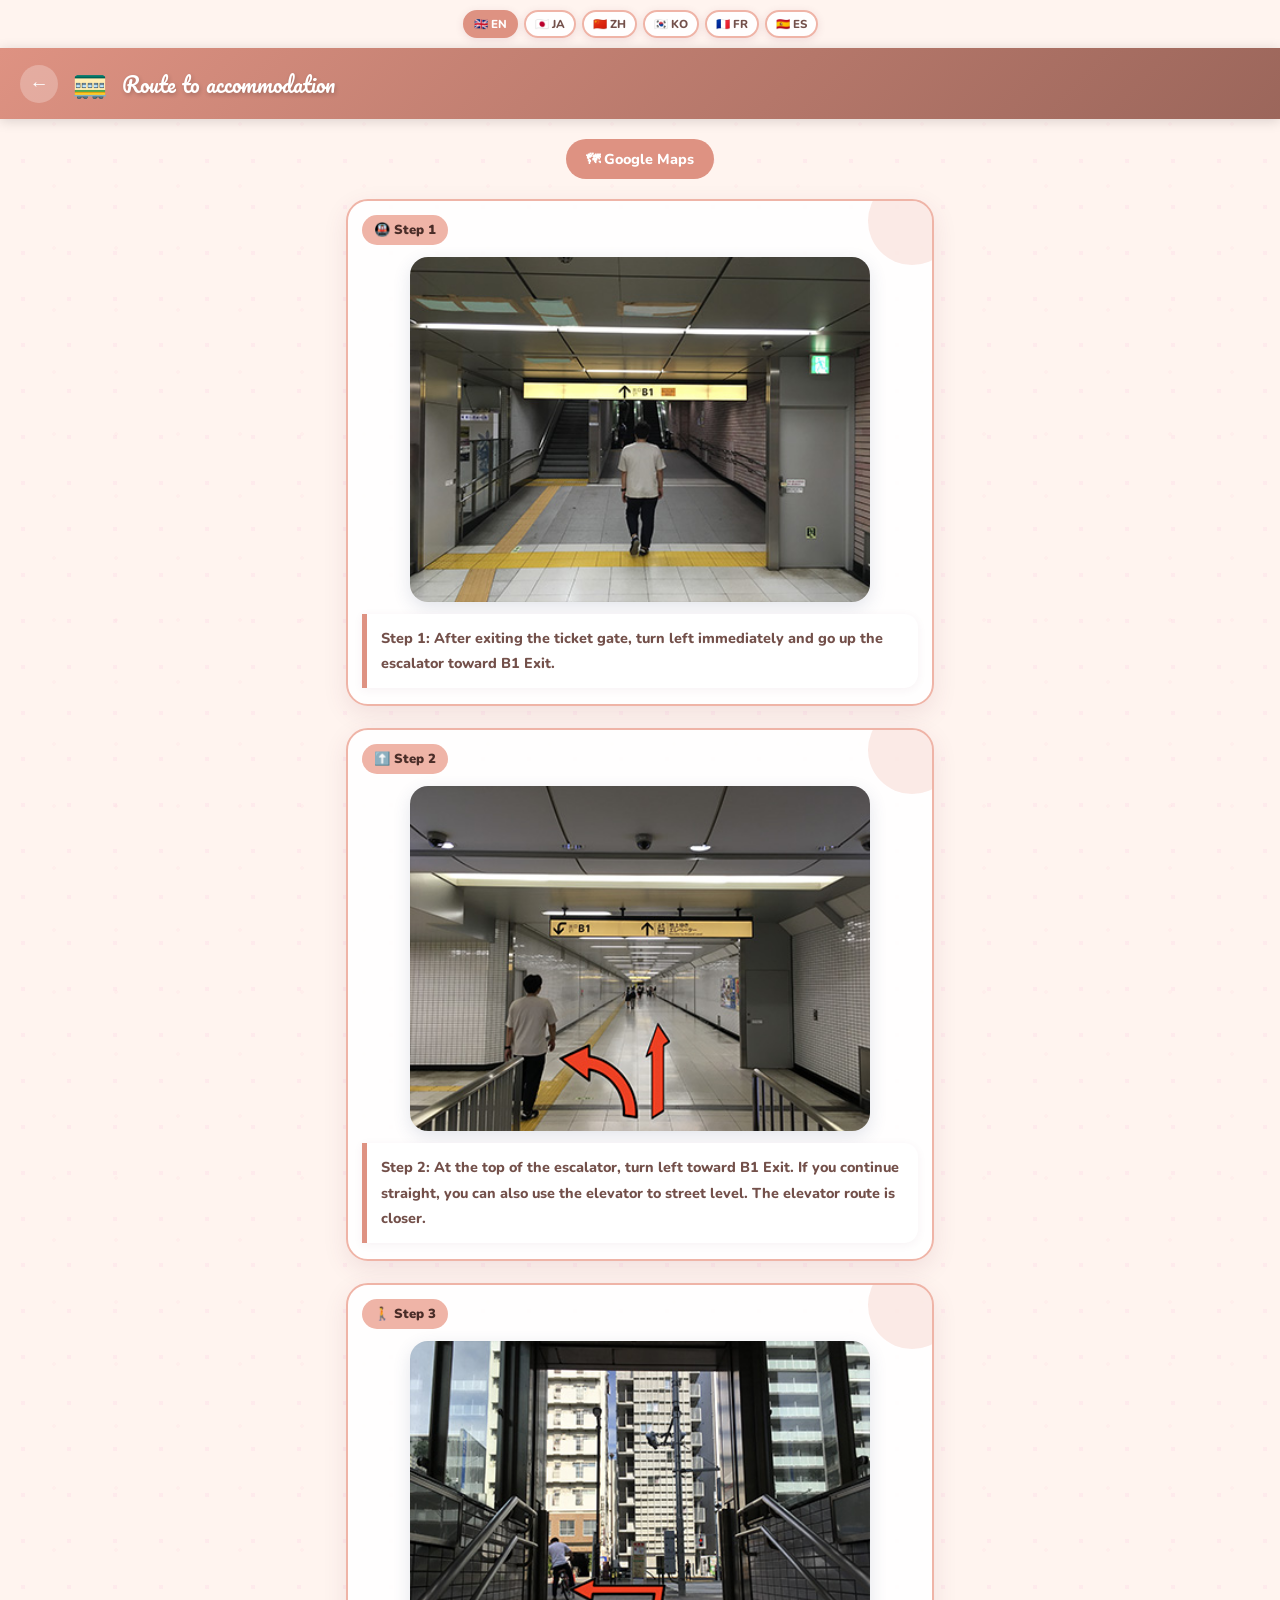
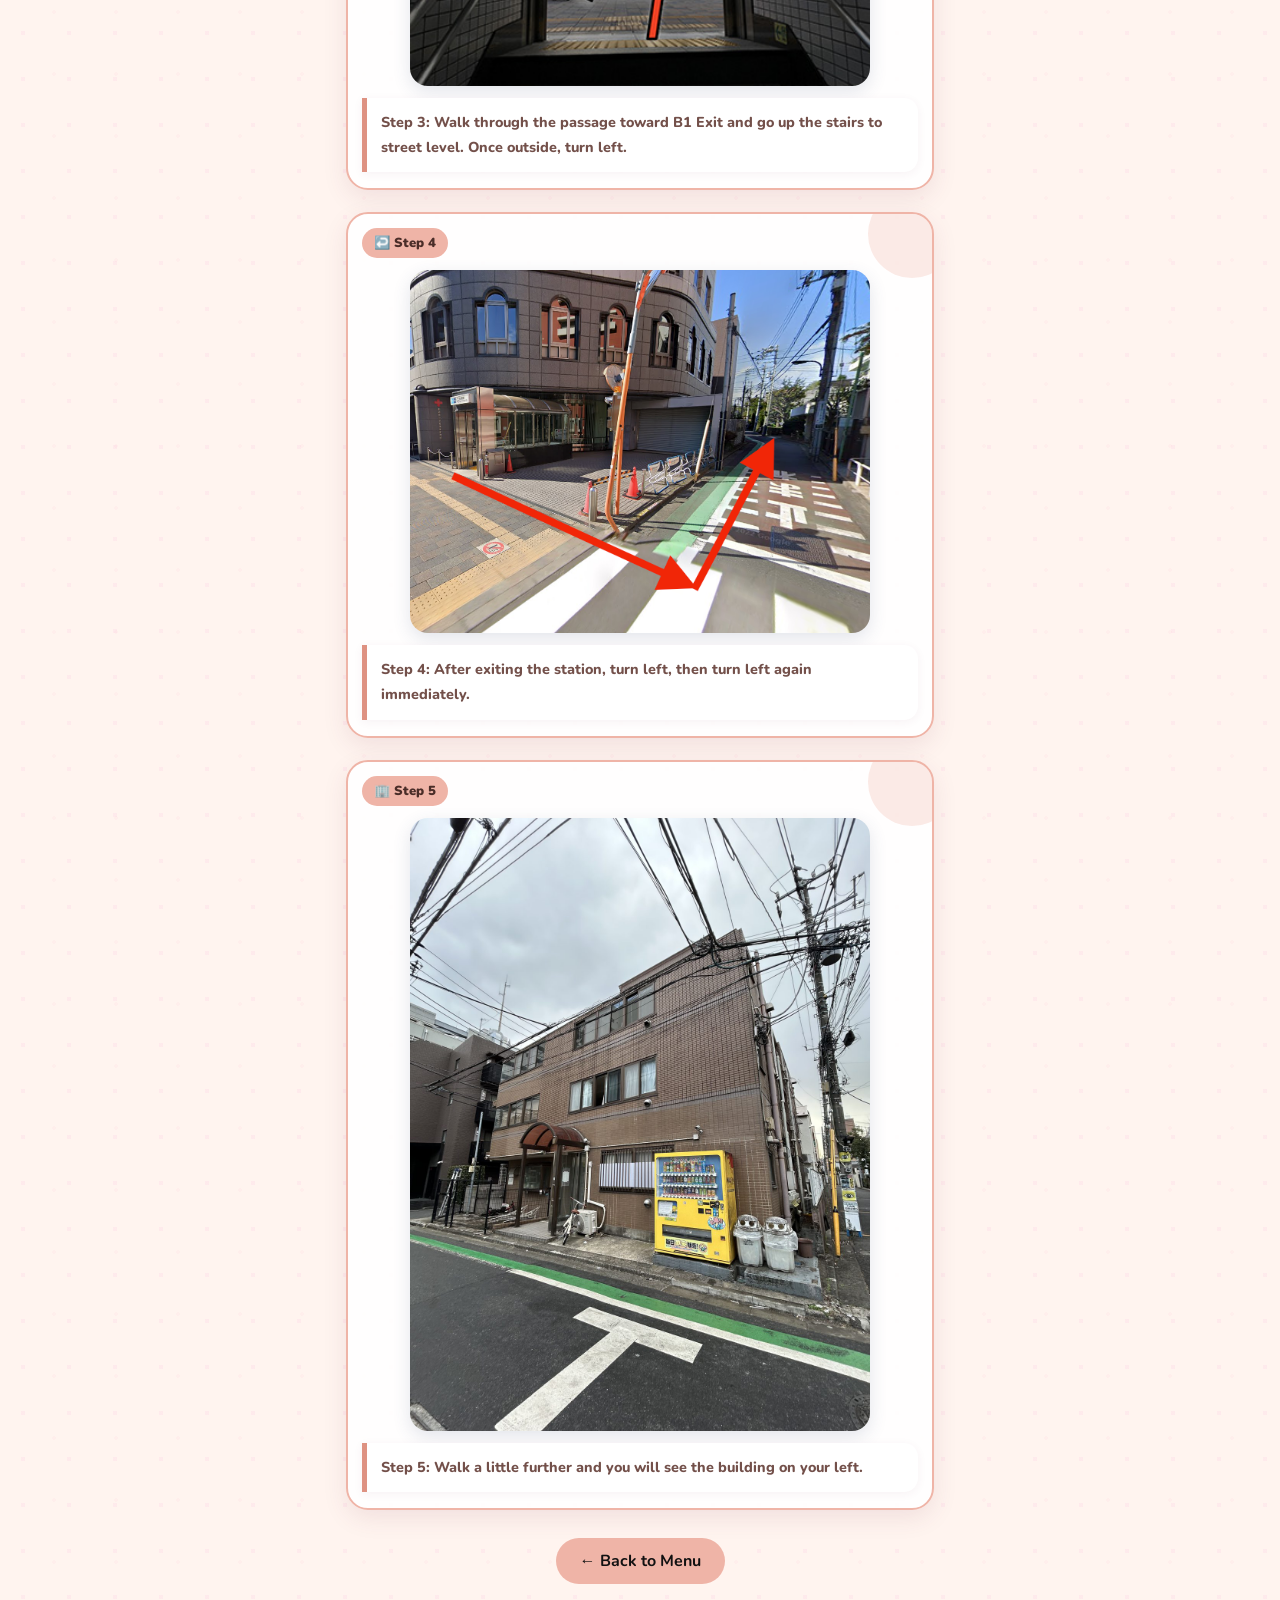
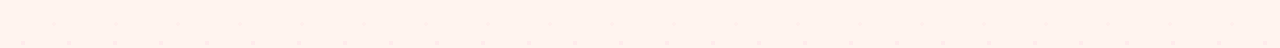
==== commit 013bfc57: "Reorder access route steps" ====
--- a/access/index.html
+++ b/access/index.html
@@ -58,21 +58,21 @@
   </div>
 
   <div class="route-card">
-    <div class="route-step-label">↩️ Step 2</div>
-    <img src="[data-uri]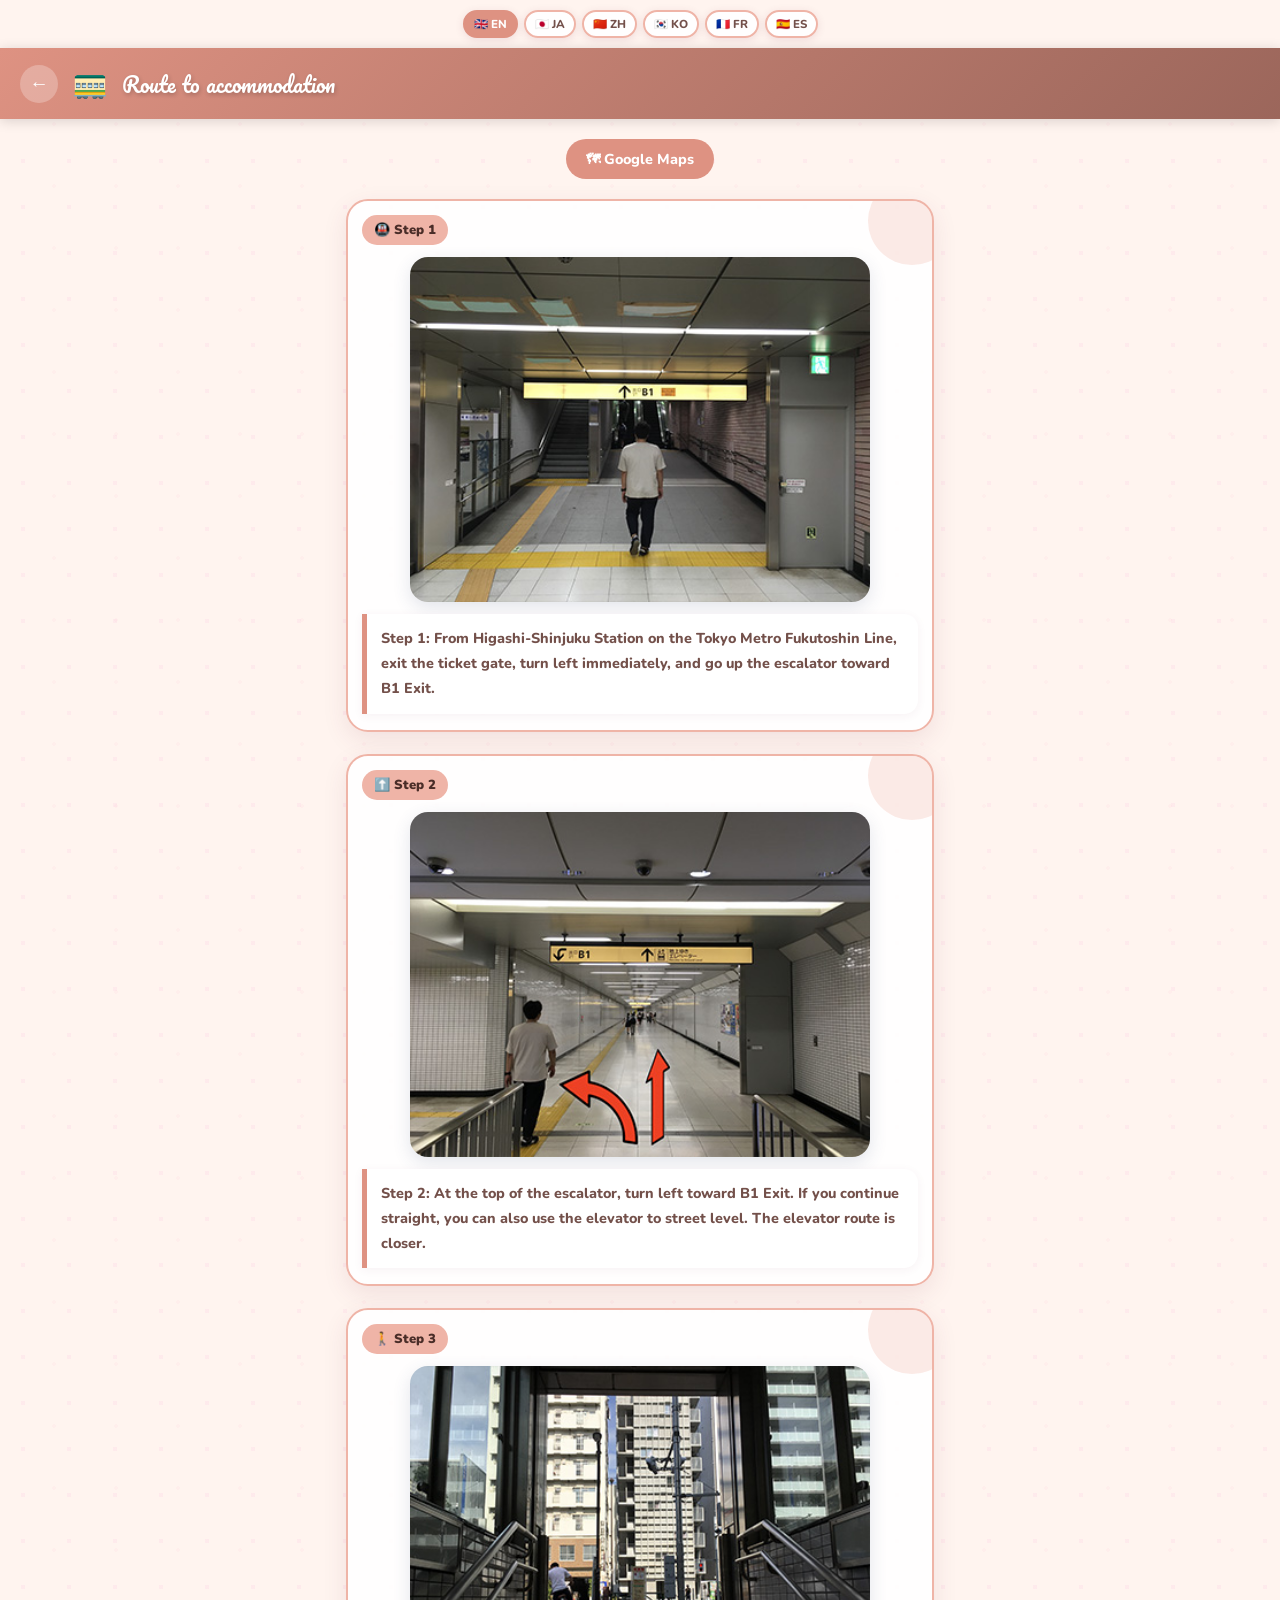
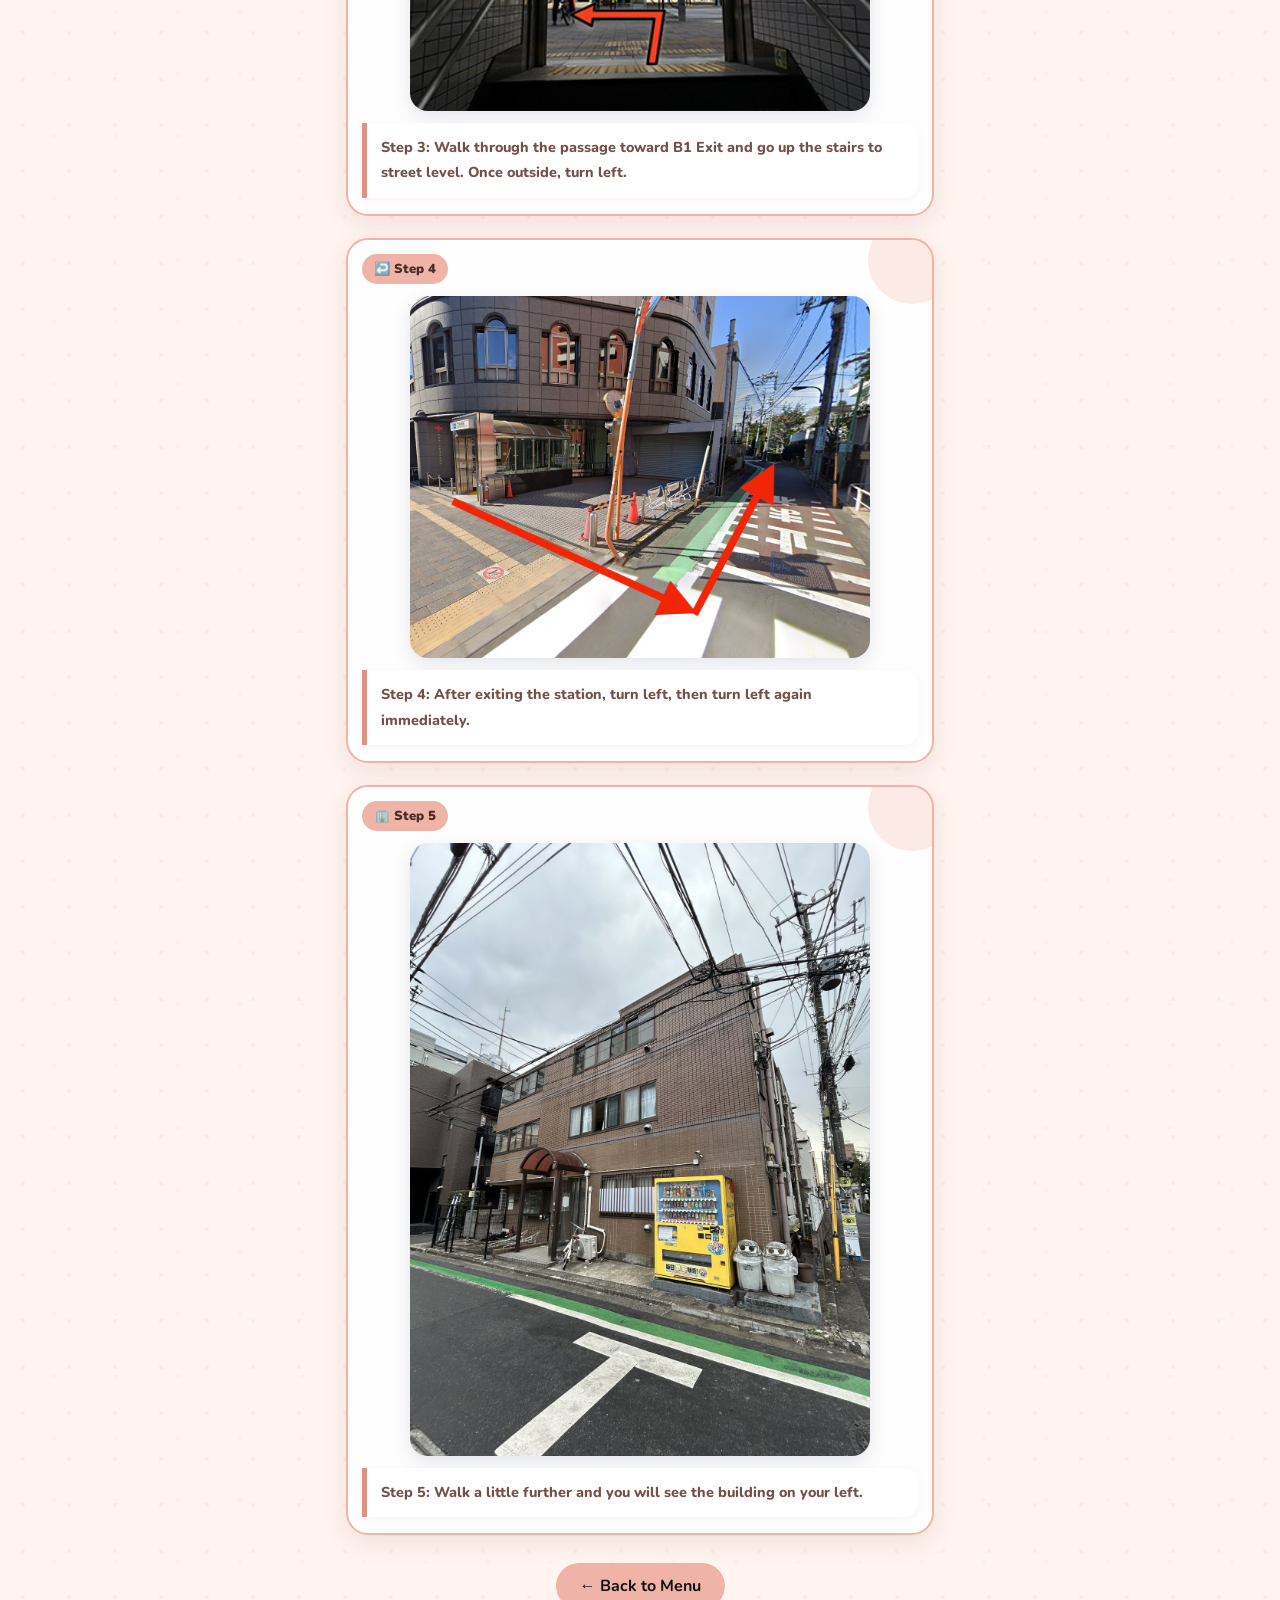
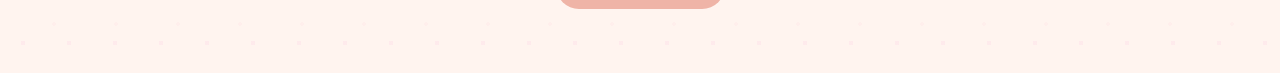
==== commit a486e4a9: "Clarify Fukutoshin Higashi-Shinjuku access" ====
--- a/access/index.html
+++ b/access/index.html
@@ -54,7 +54,7 @@
   <div class="route-card">
     <div class="route-step-label">🚇 Step 1</div>
     <img src="./assets/higashi-shinjuku-route-2.jpg" class="route-img" alt="Higashi-Shinjuku route step 1">
-    <p class="step-caption" data-i18n="step1">Step 1: After exiting the ticket gate, turn left immediately and go up the escalator toward B1 Exit.</p>
+    <p class="step-caption" data-i18n="step1">Step 1: From Higashi-Shinjuku Station on the Tokyo Metro Fukutoshin Line, exit the ticket gate, turn left immediately, and go up the escalator toward B1 Exit.</p>
   </div>
 
   <div class="route-card">
@@ -87,12 +87,12 @@
 </div>
 <script>
 const S={
-  'en':{pageTitle:'Route to accommodation',mapLink:'🗺 Google Maps',backToMenu:'← Back to Menu',step1:'Step 1: After exiting the ticket gate, turn left immediately and go up the escalator toward B1 Exit.',step2:'Step 2: At the top of the escalator, turn left toward B1 Exit. If you continue straight, you can also use the elevator to street level. The elevator route is closer.',step3:'Step 3: Walk through the passage toward B1 Exit and go up the stairs to street level. Once outside, turn left.',step4:'Step 4: After exiting the station, turn left, then turn left again immediately.'},
-  'ja':{pageTitle:'宿泊施設までのルート',mapLink:'🗺 Google Maps',backToMenu:'← メニューへ戻る',step1:'1. 改札を出てすぐ左へ曲がり、B1出口へのエスカレーターを上ってください。',step2:'2. エスカレーターを上がり左に曲がるとB1出口へ向かいます。そのまままっすぐ進むと地上ゆきエレベーターへ向かいます。エレベーターをご利用いただいた方が近いです。',step3:'3. B1出口へ向かう通路を進み、階段をあがると地上へ出ます。そのまま左に曲がってください。',step4:'4. 駅を出たら左に行き、またすぐ左に曲がります。'},
-  'zh':{pageTitle:'前往住宿的路线',mapLink:'🗺 Google Maps',backToMenu:'← 返回菜单',step1:'步骤1：出检票口后马上向左转，乘坐前往B1出口的扶梯上楼。',step2:'步骤2：上扶梯后向左转前往B1出口。继续直走也可以到达通往地面的电梯，乘坐电梯会更近。',step3:'步骤3：沿着通道前往B1出口，上楼梯到地面。到达地面后向左转。',step4:'步骤4：出站后向左走，然后马上再向左转。'},
-  'ko':{pageTitle:'숙소까지 가는 길',mapLink:'🗺 Google Maps',backToMenu:'← 메뉴로 돌아가기',step1:'1단계: 개찰구를 나와 바로 왼쪽으로 돌아 B1 출구 방면 에스컬레이터를 올라가세요.',step2:'2단계: 에스컬레이터를 올라간 뒤 왼쪽으로 돌면 B1 출구 방향입니다. 그대로 직진하면 지상행 엘리베이터도 이용할 수 있으며, 엘리베이터 이용이 더 가깝습니다.',step3:'3단계: B1 출구 방향 통로를 따라가 계단을 올라 지상으로 나옵니다. 밖으로 나오면 그대로 왼쪽으로 돌아주세요.',step4:'4단계: 역을 나오면 왼쪽으로 가고, 바로 다시 왼쪽으로 도세요.'},
-  'fr':{pageTitle:'Itineraire vers le logement',mapLink:'🗺 Google Maps',backToMenu:'← Retour au menu',step1:'Etape 1 : Apres les portiques, tournez immediatement a gauche et prenez l escalator vers la sortie B1.',step2:'Etape 2 : En haut de l escalator, tournez a gauche vers la sortie B1. En allant tout droit, vous pouvez aussi prendre l ascenseur vers la rue. L ascenseur est plus proche.',step3:'Etape 3 : Avancez dans le passage vers la sortie B1 et montez les escaliers jusqu a la rue. Une fois dehors, tournez a gauche.',step4:'Etape 4 : Apres etre sorti de la station, allez a gauche, puis tournez encore a gauche immediatement.'},
-  'es':{pageTitle:'Ruta al alojamiento',mapLink:'🗺 Google Maps',backToMenu:'← Volver al menú',step1:'Paso 1: Al salir por las puertas de billetes, gire inmediatamente a la izquierda y suba por la escalera mecanica hacia la salida B1.',step2:'Paso 2: Al subir la escalera mecanica, gire a la izquierda hacia la salida B1. Si sigue recto, tambien puede ir al ascensor hacia la calle. El ascensor es mas cercano.',step3:'Paso 3: Avance por el pasillo hacia la salida B1 y suba las escaleras hasta la calle. Al salir, gire a la izquierda.',step4:'Paso 4: Al salir de la estacion, vaya a la izquierda y luego gire de nuevo a la izquierda inmediatamente.'}
+  'en':{pageTitle:'Route to accommodation',mapLink:'🗺 Google Maps',backToMenu:'← Back to Menu',step1:'Step 1: From Higashi-Shinjuku Station on the Tokyo Metro Fukutoshin Line, exit the ticket gate, turn left immediately, and go up the escalator toward B1 Exit.',step2:'Step 2: At the top of the escalator, turn left toward B1 Exit. If you continue straight, you can also use the elevator to street level. The elevator route is closer.',step3:'Step 3: Walk through the passage toward B1 Exit and go up the stairs to street level. Once outside, turn left.',step4:'Step 4: After exiting the station, turn left, then turn left again immediately.'},
+  'ja':{pageTitle:'宿泊施設までのルート',mapLink:'🗺 Google Maps',backToMenu:'← メニューへ戻る',step1:'1. 東京メトロ副都心線 東新宿駅からのルートです。改札を出てすぐ左へ曲がり、B1出口へのエスカレーターを上ってください。',step2:'2. エスカレーターを上がり左に曲がるとB1出口へ向かいます。そのまままっすぐ進むと地上ゆきエレベーターへ向かいます。エレベーターをご利用いただいた方が近いです。',step3:'3. B1出口へ向かう通路を進み、階段をあがると地上へ出ます。そのまま左に曲がってください。',step4:'4. 駅を出たら左に行き、またすぐ左に曲がります。'},
+  'zh':{pageTitle:'前往住宿的路线',mapLink:'🗺 Google Maps',backToMenu:'← 返回菜单',step1:'步骤1：从东京Metro副都心线东新宿站出发。出检票口后马上向左转，乘坐前往B1出口的扶梯上楼。',step2:'步骤2：上扶梯后向左转前往B1出口。继续直走也可以到达通往地面的电梯，乘坐电梯会更近。',step3:'步骤3：沿着通道前往B1出口，上楼梯到地面。到达地面后向左转。',step4:'步骤4：出站后向左走，然后马上再向左转。'},
+  'ko':{pageTitle:'숙소까지 가는 길',mapLink:'🗺 Google Maps',backToMenu:'← 메뉴로 돌아가기',step1:'1단계: 도쿄메트로 후쿠토신선 히가시신주쿠역에서 시작합니다. 개찰구를 나와 바로 왼쪽으로 돌아 B1 출구 방면 에스컬레이터를 올라가세요.',step2:'2단계: 에스컬레이터를 올라간 뒤 왼쪽으로 돌면 B1 출구 방향입니다. 그대로 직진하면 지상행 엘리베이터도 이용할 수 있으며, 엘리베이터 이용이 더 가깝습니다.',step3:'3단계: B1 출구 방향 통로를 따라가 계단을 올라 지상으로 나옵니다. 밖으로 나오면 그대로 왼쪽으로 돌아주세요.',step4:'4단계: 역을 나오면 왼쪽으로 가고, 바로 다시 왼쪽으로 도세요.'},
+  'fr':{pageTitle:'Itineraire vers le logement',mapLink:'🗺 Google Maps',backToMenu:'← Retour au menu',step1:'Etape 1 : Depuis la station Higashi-Shinjuku de la ligne Tokyo Metro Fukutoshin, sortez des portiques, tournez immediatement a gauche et prenez l escalator vers la sortie B1.',step2:'Etape 2 : En haut de l escalator, tournez a gauche vers la sortie B1. En allant tout droit, vous pouvez aussi prendre l ascenseur vers la rue. L ascenseur est plus proche.',step3:'Etape 3 : Avancez dans le passage vers la sortie B1 et montez les escaliers jusqu a la rue. Une fois dehors, tournez a gauche.',step4:'Etape 4 : Apres etre sorti de la station, allez a gauche, puis tournez encore a gauche immediatement.'},
+  'es':{pageTitle:'Ruta al alojamiento',mapLink:'🗺 Google Maps',backToMenu:'← Volver al menú',step1:'Paso 1: Desde la estacion Higashi-Shinjuku de la linea Tokyo Metro Fukutoshin, salga por las puertas de billetes, gire inmediatamente a la izquierda y suba por la escalera mecanica hacia la salida B1.',step2:'Paso 2: Al subir la escalera mecanica, gire a la izquierda hacia la salida B1. Si sigue recto, tambien puede ir al ascensor hacia la calle. El ascensor es mas cercano.',step3:'Paso 3: Avance por el pasillo hacia la salida B1 y suba las escaleras hasta la calle. Al salir, gire a la izquierda.',step4:'Paso 4: Al salir de la estacion, vaya a la izquierda y luego gire de nuevo a la izquierda inmediatamente.'}
 };
 function setLang(l,btn){document.querySelectorAll('.lang-btn').forEach(b=>b.classList.remove('active'));btn.classList.add('active');const t=S[l];if(!t)return;document.querySelectorAll('[data-i18n]').forEach(el=>{const k=el.getAttribute('data-i18n');if(k in t)el.textContent=t[k];});}
 setLang('en',document.querySelector('.lang-btn.active'));
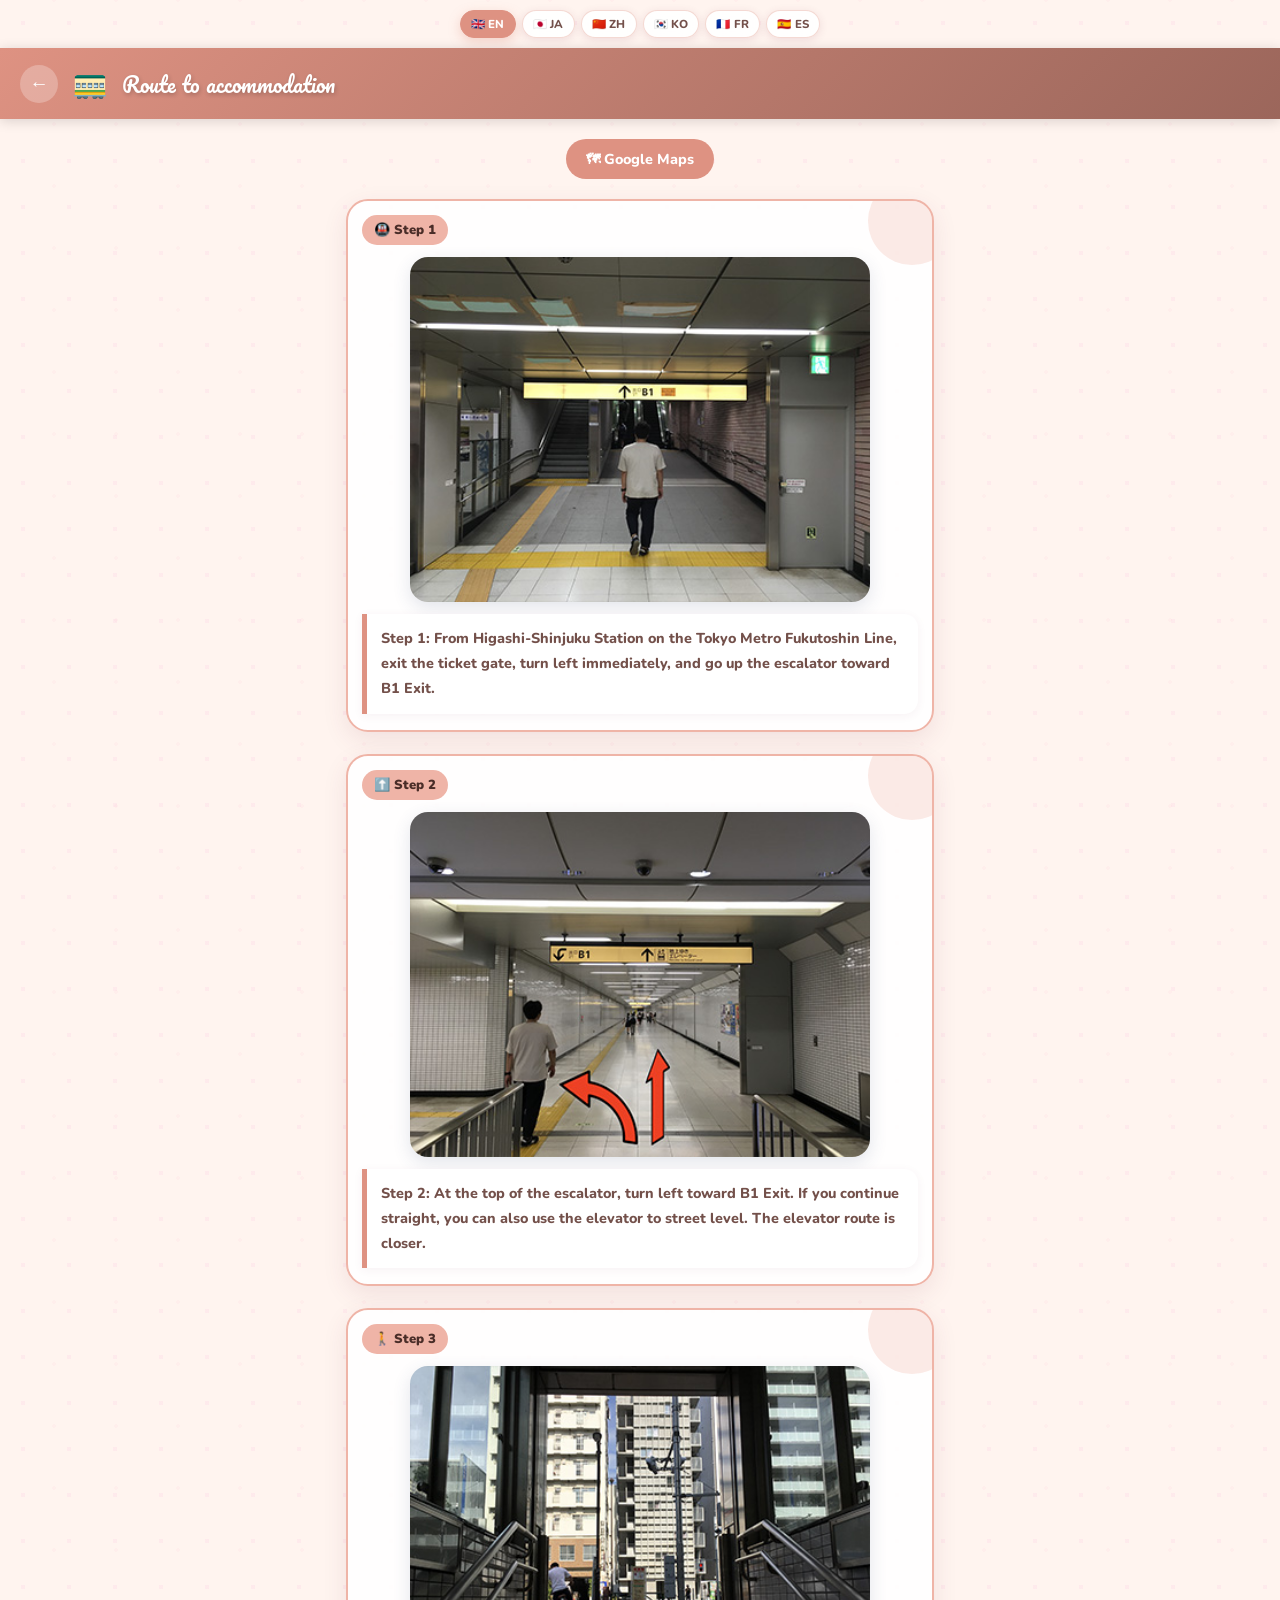
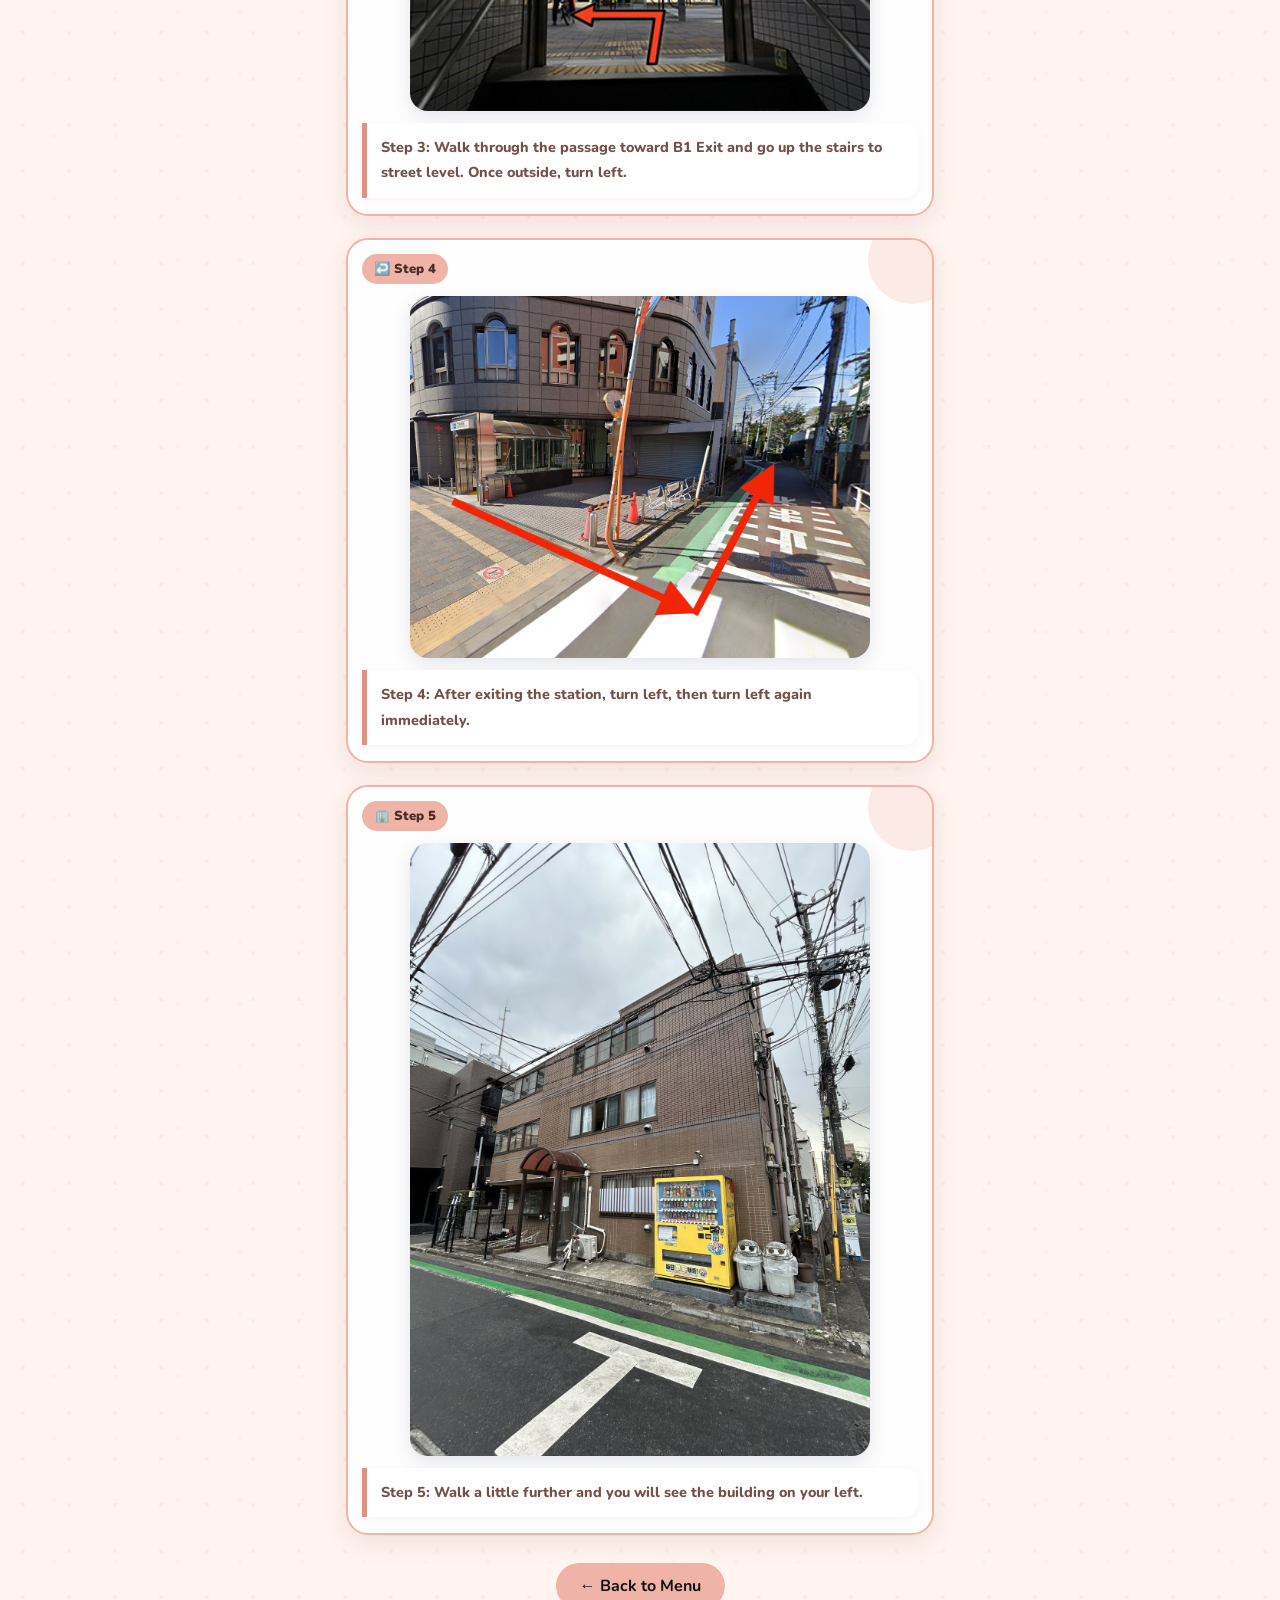
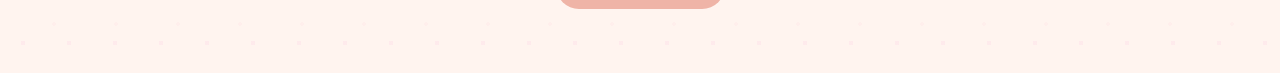
==== commit cbb2a135: "feat(i18n): introduce shared i18n.js/css, add 6-language switcher to all pages, persist selection, a" ====
--- a/access/index.html
+++ b/access/index.html
@@ -32,16 +32,17 @@
   .step-caption{background:#fff;border-left:5px solid var(--accent);border-radius:0 14px 14px 0;padding:12px 14px;font-size:0.9rem;line-height:1.75;color:var(--text-mid);font-weight:800;box-shadow:0 2px 10px rgba(120,50,80,0.06);position:relative;z-index:1;}
 </style>
   <link rel="stylesheet" href="../assets/cute-pack.css">
+  <link rel="stylesheet" href="../assets/i18n.css">
   <style id="cute-pack-theme">:root{--cp-chip-a:#fde8df;--cp-chip-b:#fdf1f7;--cp-hover-shadow:rgba(222,146,130,.18);--cp-dot-1:rgba(249,168,212,.12);}</style>
 </head>
 <body>
 <div class="lang-bar">
-  <button class="lang-btn active" onclick="setLang('en',this)">🇬🇧 EN</button>
-  <button class="lang-btn" onclick="setLang('ja',this)">🇯🇵 JA</button>
-  <button class="lang-btn" onclick="setLang('zh',this)">🇨🇳 ZH</button>
-  <button class="lang-btn" onclick="setLang('ko',this)">🇰🇷 KO</button>
-  <button class="lang-btn" onclick="setLang('fr',this)">🇫🇷 FR</button>
-  <button class="lang-btn" onclick="setLang('es',this)">🇪🇸 ES</button>
+  <button class="lang-btn" data-lang="en">🇬🇧 EN</button>
+  <button class="lang-btn" data-lang="ja">🇯🇵 JA</button>
+  <button class="lang-btn" data-lang="zh">🇨🇳 ZH</button>
+  <button class="lang-btn" data-lang="ko">🇰🇷 KO</button>
+  <button class="lang-btn" data-lang="fr">🇫🇷 FR</button>
+  <button class="lang-btn" data-lang="es">🇪🇸 ES</button>
 </div>
 <div class="top-bar">
   <a href="../" class="back-btn">←</a>
@@ -49,7 +50,7 @@
   <div class="top-title">Route to accommodation</div>
 </div>
 <div class="content">
-  <a class="map-link" href="https://maps.app.goo.gl/1h2nFA9giaqgtpFe7" target="_blank" data-i18n="mapLink">🗺 Google Maps</a>
+  <a class="map-link" href="https://maps.google.com/?q=東京都新宿区大久保1-1-35+メゾンノトル東新宿" target="_blank" data-i18n="mapLink">🗺 Google Maps</a>
 
   <div class="route-card">
     <div class="route-step-label">🚇 Step 1</div>
@@ -85,6 +86,7 @@
     <a href="../" data-i18n="backToMenu">← Back to Menu</a>
   </div>
 </div>
+<script src="../assets/i18n.js" defer></script>
 <script>
 const S={
   'en':{pageTitle:'Route to accommodation',mapLink:'🗺 Google Maps',backToMenu:'← Back to Menu',step1:'Step 1: From Higashi-Shinjuku Station on the Tokyo Metro Fukutoshin Line, exit the ticket gate, turn left immediately, and go up the escalator toward B1 Exit.',step2:'Step 2: At the top of the escalator, turn left toward B1 Exit. If you continue straight, you can also use the elevator to street level. The elevator route is closer.',step3:'Step 3: Walk through the passage toward B1 Exit and go up the stairs to street level. Once outside, turn left.',step4:'Step 4: After exiting the station, turn left, then turn left again immediately.'},
@@ -94,8 +96,7 @@
   'fr':{pageTitle:'Itineraire vers le logement',mapLink:'🗺 Google Maps',backToMenu:'← Retour au menu',step1:'Etape 1 : Depuis la station Higashi-Shinjuku de la ligne Tokyo Metro Fukutoshin, sortez des portiques, tournez immediatement a gauche et prenez l escalator vers la sortie B1.',step2:'Etape 2 : En haut de l escalator, tournez a gauche vers la sortie B1. En allant tout droit, vous pouvez aussi prendre l ascenseur vers la rue. L ascenseur est plus proche.',step3:'Etape 3 : Avancez dans le passage vers la sortie B1 et montez les escaliers jusqu a la rue. Une fois dehors, tournez a gauche.',step4:'Etape 4 : Apres etre sorti de la station, allez a gauche, puis tournez encore a gauche immediatement.'},
   'es':{pageTitle:'Ruta al alojamiento',mapLink:'🗺 Google Maps',backToMenu:'← Volver al menú',step1:'Paso 1: Desde la estacion Higashi-Shinjuku de la linea Tokyo Metro Fukutoshin, salga por las puertas de billetes, gire inmediatamente a la izquierda y suba por la escalera mecanica hacia la salida B1.',step2:'Paso 2: Al subir la escalera mecanica, gire a la izquierda hacia la salida B1. Si sigue recto, tambien puede ir al ascensor hacia la calle. El ascensor es mas cercano.',step3:'Paso 3: Avance por el pasillo hacia la salida B1 y suba las escaleras hasta la calle. Al salir, gire a la izquierda.',step4:'Paso 4: Al salir de la estacion, vaya a la izquierda y luego gire de nuevo a la izquierda inmediatamente.'}
 };
-function setLang(l,btn){document.querySelectorAll('.lang-btn').forEach(b=>b.classList.remove('active'));btn.classList.add('active');const t=S[l];if(!t)return;document.querySelectorAll('[data-i18n]').forEach(el=>{const k=el.getAttribute('data-i18n');if(k in t)el.textContent=t[k];});}
-setLang('en',document.querySelector('.lang-btn.active'));
+document.addEventListener('DOMContentLoaded',()=>{ I18N.init({ strings: S }); });
 </script>
   <script src="../assets/cute-pack.js" defer></script>
 </body>
--- a/assets/i18n.css
+++ b/assets/i18n.css
@@ -0,0 +1,48 @@
+/* Shared language switcher styles for all pages */
+.lang-switcher,
+.lang-bar {
+  display: flex;
+  gap: 6px;
+  flex-wrap: wrap;
+  padding: 10px 16px;
+  background: transparent;
+  z-index: 100;
+}
+
+/* Home page uses fixed corner switcher via .lang-switcher */
+.lang-switcher {
+  position: fixed;
+  top: calc(10px + env(safe-area-inset-top));
+  right: 10px;
+}
+
+.lang-btn {
+  border: 1.5px solid rgba(222,146,130,0.35);
+  background: rgba(255,255,255,0.92);
+  -webkit-backdrop-filter: blur(10px);
+  backdrop-filter: blur(10px);
+  border-radius: 999px;
+  padding: 5px 10px;
+  font-family: inherit;
+  font-size: 0.72rem;
+  font-weight: 800;
+  color: #73504a;
+  cursor: pointer;
+  transition: all 0.2s ease;
+  box-shadow: 0 2px 8px rgba(120,50,80,0.12);
+  letter-spacing: 0.02em;
+}
+
+.lang-btn.active {
+  background: #de9282;
+  border-color: #de9282;
+  color: #fff;
+  box-shadow: 0 4px 12px rgba(222,146,130,0.35);
+}
+
+.lang-btn:hover:not(.active),
+.lang-btn:focus-visible:not(.active) {
+  border-color: #de9282;
+  color: #de9282;
+  outline: none;
+}
